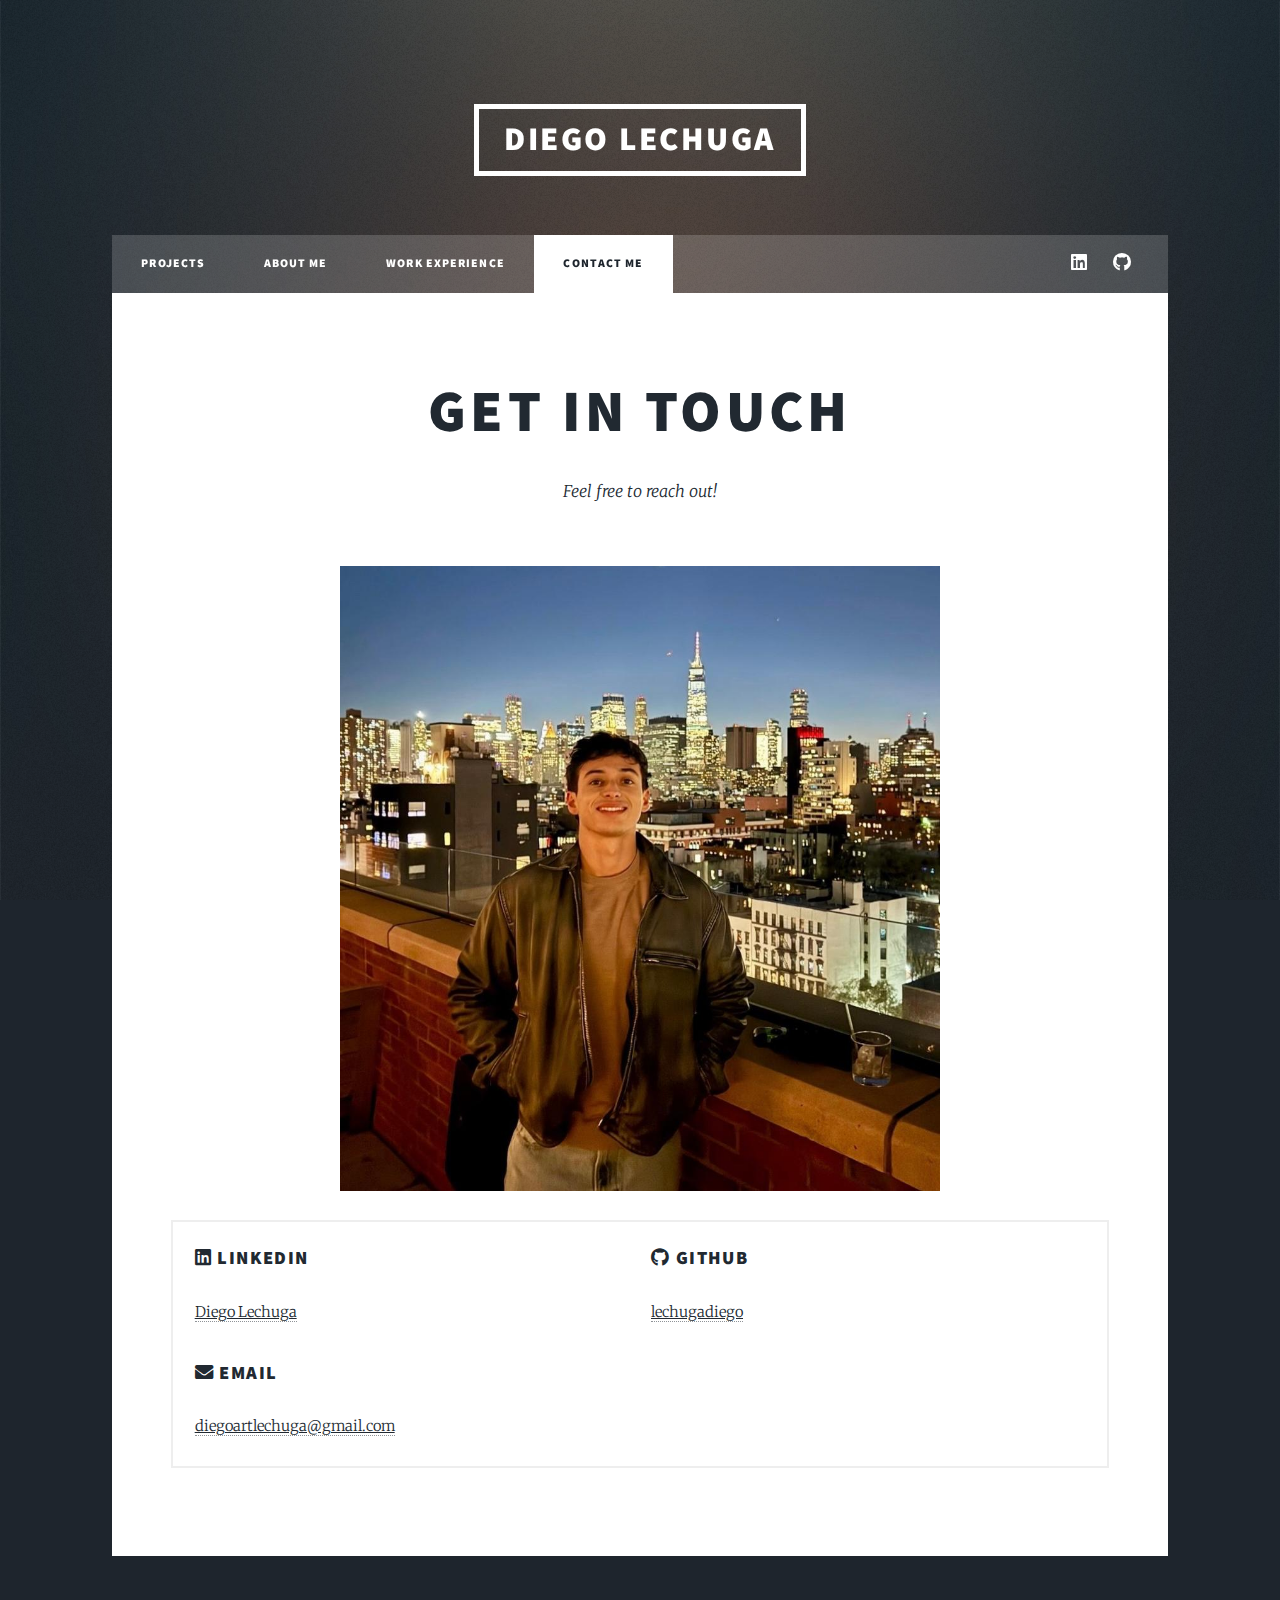
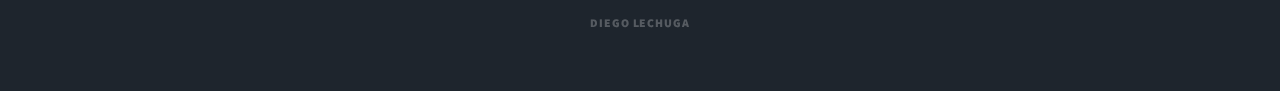
==== contact.html @ ff48265c "added pic to contact me" ====
<!DOCTYPE HTML>
<html>
	<head>
		<title>Contact - Diego Lechuga</title>
		<meta charset="utf-8" />
		<meta name="viewport" content="width=device-width, initial-scale=1, user-scalable=no" />
		<link rel="stylesheet" href="assets/css/main.css" />
		<noscript><link rel="stylesheet" href="assets/css/noscript.css" /></noscript>
	</head>
	<body class="is-preload">

		<!-- Wrapper -->
			<div id="wrapper">

				<!-- Header -->
					<header id="header">
						<a href="index.html" class="logo">Diego Lechuga</a>
					</header>

				<!-- Nav -->
					<nav id="nav">
						<ul class="links">
							<li><a href="index.html">Projects</a></li>
							<li><a href="generic.html">About Me</a></li>
							<li><a href="elements.html">Work Experience</a></li>
							<li class="active"><a href="contact.html">Contact Me</a></li>
						</ul>
						<ul class="icons">
							<li><a href="https://www.linkedin.com/in/diego-lechuga-519408287/" target="_blank" class="icon brands fa-linkedin"><span class="label">LinkedIn</span></a></li>
							<li><a href="https://github.com/lechugadiego" target="_blank" class="icon brands fa-github"><span class="label">GitHub</span></a></li>
						</ul>
					</nav>

				<!-- Main -->
					<div id="main">
						<section class="post">
							<header class="major">
								<h1>Get In Touch</h1>
								<p>Feel free to reach out!</p>
							</header>

							<span class="image main" style="max-width: 600px; margin: 0 auto 2rem auto; display: block;"><img src="images/me-skyline.jpg" alt="Diego Lechuga" /></span>

							<div class="box">
								<div class="row">
									<div class="col-6 col-12-small">
										<h3><i class="icon brands fa-linkedin"></i> LinkedIn</h3>
										<p><a href="https://www.linkedin.com/in/diego-lechuga-519408287/" target="_blank" style="text-decoration: underline;">Diego Lechuga</a></p>
									</div>
									<div class="col-6 col-12-small">
										<h3><i class="icon brands fa-github"></i> GitHub</h3>
										<p><a href="https://github.com/lechugadiego" target="_blank" style="text-decoration: underline;">lechugadiego</a></p>
									</div>
									<div class="col-12">
										<h3><i class="icon solid fa-envelope"></i> Email</h3>
										<p><a href="mailto:diegoartlechuga@gmail.com" style="text-decoration: underline;">diegoartlechuga@gmail.com</a></p>
									</div>
								</div>
							</div>
						</section>
					</div>

				<!-- Copyright -->
					<div id="copyright">
						<ul>Diego Lechuga</ul>
					</div>

			</div>

		<!-- Scripts -->
			<script src="assets/js/jquery.min.js"></script>
			<script src="assets/js/jquery.scrollex.min.js"></script>
			<script src="assets/js/jquery.scrolly.min.js"></script>
			<script src="assets/js/browser.min.js"></script>
			<script src="assets/js/breakpoints.min.js"></script>
			<script src="assets/js/util.js"></script>
			<script src="assets/js/main.js"></script>

	</body>
</html>
---- assets/css/main.css ----
@import url(fontawesome-all.min.css);
@import url("https://fonts.googleapis.com/css?family=Merriweather:300,700,300italic,700italic|Source+Sans+Pro:900");

/*
	Massively by HTML5 UP
	html5up.net | @ajlkn
	Free for personal and commercial use under the CCA 3.0 license (html5up.net/license)
*/

html, body, div, span, applet, object,
iframe, h1, h2, h3, h4, h5, h6, p, blockquote,
pre, a, abbr, acronym, address, big, cite,
code, del, dfn, em, img, ins, kbd, q, s, samp,
small, strike, strong, sub, sup, tt, var, b,
u, i, center, dl, dt, dd, ol, ul, li, fieldset,
form, label, legend, table, caption, tbody,
tfoot, thead, tr, th, td, article, aside,
canvas, details, embed, figure, figcaption,
footer, header, hgroup, menu, nav, output, ruby,
section, summary, time, mark, audio, video {
	margin: 0;
	padding: 0;
	border: 0;
	font-size: 100%;
	font: inherit;
	vertical-align: baseline;}

article, aside, details, figcaption, figure,
footer, header, hgroup, menu, nav, section {
	display: block;}

body {
	line-height: 1;
}

ol, ul {
	list-style: none;
}

blockquote, q {
	quotes: none;
}

	blockquote:before, blockquote:after, q:before, q:after {
		content: '';
		content: none;
	}

table {
	border-collapse: collapse;
	border-spacing: 0;
}

body {
	-webkit-text-size-adjust: none;
}

mark {
	background-color: transparent;
	color: inherit;
}

input::-moz-focus-inner {
	border: 0;
	padding: 0;
}

input, select, textarea {
	-moz-appearance: none;
	-webkit-appearance: none;
	-ms-appearance: none;
	appearance: none;
}

/* Basic */

	@-ms-viewport {
		width: device-width;
	}

	body {
		-ms-overflow-style: scrollbar;
	}

	@media screen and (max-width: 480px) {

		html, body {
			min-width: 320px;
		}

	}

	html {
		box-sizing: border-box;
	}

	*, *:before, *:after {
		box-sizing: inherit;
	}

	body {
		background-color: #1e252d;
	}

		body.is-preload *, body.is-preload *:before, body.is-preload *:after {
			-moz-animation: none !important;
			-webkit-animation: none !important;
			-ms-animation: none !important;
			animation: none !important;
			-moz-transition: none !important;
			-webkit-transition: none !important;
			-ms-transition: none !important;
			transition: none !important;
		}

/* Type */

	html {
		font-size: 16pt;
	}

		@media screen and (max-width: 1680px) {

			html {
				font-size: 12pt;
			}

		}

		@media screen and (max-width: 1280px) {

			html {
				font-size: 11pt;
			}

		}

		@media screen and (max-width: 360px) {

			html {
				font-size: 10pt;
			}

		}

	body {
		color: #212931;
	}

	body, input, select, textarea {
		font-family: "Merriweather", Georgia, serif;
		font-weight: 300;
		font-size: 1rem;
		line-height: 2.375;
	}

	a {
		-moz-transition: color 0.2s ease-in-out, background-color 0.2s ease-in-out, border-color 0.2s ease-in-out, box-shadow 0.2s ease-in-out;
		-webkit-transition: color 0.2s ease-in-out, background-color 0.2s ease-in-out, border-color 0.2s ease-in-out, box-shadow 0.2s ease-in-out;
		-ms-transition: color 0.2s ease-in-out, background-color 0.2s ease-in-out, border-color 0.2s ease-in-out, box-shadow 0.2s ease-in-out;
		transition: color 0.2s ease-in-out, background-color 0.2s ease-in-out, border-color 0.2s ease-in-out, box-shadow 0.2s ease-in-out;
		border-bottom: dotted 1px;
		text-decoration: none;
	}

		a:hover {
			border-bottom-color: transparent;
		}

	strong, b {
		font-weight: 600;
	}

	em, i {
		font-style: italic;
	}

	p {
		text-align: justify;
		margin: 0 0 2rem 0;
	}

	h1, h2, h3, h4, h5, h6 {
		font-family: "Source Sans Pro", Helvetica, sans-serif;
		font-weight: 900;
		line-height: 1.5;
		letter-spacing: 0.075em;
		text-transform: uppercase;
		margin: 0 0 1rem 0;
	}

		h1 a, h2 a, h3 a, h4 a, h5 a, h6 a {
			border-bottom: 0;
			color: inherit;
			text-decoration: none;
		}

	h1 {
		font-size: 4rem;
		line-height: 1.1;
		margin: 0 0 2rem 0;
	}

	h2 {
		font-size: 1.75rem;
		line-height: 1.3;
		margin: 0 0 1.5rem 0;
	}

	h3 {
		font-size: 1.25rem;
		margin: 0 0 1.5rem 0;
	}

	h4 {
		font-size: 1rem;
	}

	h5 {
		font-size: 0.9rem;
	}

	h6 {
		font-size: 0.8rem;
	}

	sub {
		font-size: 0.8rem;
		position: relative;
		top: 0.5rem;
	}

	sup {
		font-size: 0.8rem;
		position: relative;
		top: -0.5rem;
	}

	blockquote {
		border-left: solid 4px;
		font-style: italic;
		margin: 0 0 2rem 0;
		padding: 0.5rem 0 0.5rem 2rem;
	}

	code {
		border: solid 2px;
		font-family: "Courier New", monospace;
		font-size: 0.9rem;
		margin: 0 0.25rem;
		padding: 0.25rem 0.65rem;
	}

	pre {
		-webkit-overflow-scrolling: touch;
		font-family: "Courier New", monospace;
		font-size: 0.9rem;
		margin: 0 0 2rem 0;
	}

		pre code {
			display: block;
			line-height: 1.75;
			padding: 1rem 1.5rem;
			overflow-x: auto;
		}

	hr {
		border: 0;
		border-bottom: solid 2px;
		margin: 3rem 0;
	}

		hr.major {
			margin: 5rem 0;
		}

	.align-left {
		text-align: left;
	}

	.align-center {
		text-align: center;
	}

	.align-right {
		text-align: right;
	}

	input, select, textarea {
		color: #212931;
	}

	a {
		color: #212931;
		border-bottom-color: rgba(33, 41, 49, 0.5);
	}

		a:hover {
			border-bottom-color: transparent;
			color: #18bfef !important;
		}

	strong, b {
		color: #212931;
	}

	h1, h2, h3, h4, h5, h6 {
		color: #212931;
	}

	blockquote {
		border-left-color: #eeeeee;
	}

	code {
		background: rgba(220, 220, 220, 0.25);
		border-color: #eeeeee;
	}

	hr {
		border-bottom-color: #eeeeee;
	}

/* Row */

	.row {
		display: flex;
		flex-wrap: wrap;
		box-sizing: border-box;
		align-items: stretch;
	}

		.row > * {
			box-sizing: border-box;
		}

		.row.gtr-uniform > * > :last-child {
			margin-bottom: 0;
		}

		.row.aln-left {
			justify-content: flex-start;
		}

		.row.aln-center {
			justify-content: center;
		}

		.row.aln-right {
			justify-content: flex-end;
		}

		.row.aln-top {
			align-items: flex-start;
		}

		.row.aln-middle {
			align-items: center;
		}

		.row.aln-bottom {
			align-items: flex-end;
		}

		.row > .imp {
			order: -1;
		}

		.row > .col-1 {
			width: 8.33333%;
		}

		.row > .off-1 {
			margin-left: 8.33333%;
		}

		.row > .col-2 {
			width: 16.66667%;
		}

		.row > .off-2 {
			margin-left: 16.66667%;
		}

		.row > .col-3 {
			width: 25%;
		}

		.row > .off-3 {
			margin-left: 25%;
		}

		.row > .col-4 {
			width: 33.33333%;
		}

		.row > .off-4 {
			margin-left: 33.33333%;
		}

		.row > .col-5 {
			width: 41.66667%;
		}

		.row > .off-5 {
			margin-left: 41.66667%;
		}

		.row > .col-6 {
			width: 50%;
		}

		.row > .off-6 {
			margin-left: 50%;
		}

		.row > .col-7 {
			width: 58.33333%;
		}

		.row > .off-7 {
			margin-left: 58.33333%;
		}

		.row > .col-8 {
			width: 66.66667%;
		}

		.row > .off-8 {
			margin-left: 66.66667%;
		}

		.row > .col-9 {
			width: 75%;
		}

		.row > .off-9 {
			margin-left: 75%;
		}

		.row > .col-10 {
			width: 83.33333%;
		}

		.row > .off-10 {
			margin-left: 83.33333%;
		}

		.row > .col-11 {
			width: 91.66667%;
		}

		.row > .off-11 {
			margin-left: 91.66667%;
		}

		.row > .col-12 {
			width: 100%;
		}

		.row > .off-12 {
			margin-left: 100%;
		}

		.row.gtr-0 {
			margin-top: 0;
			margin-left: 0rem;
		}

			.row.gtr-0 > * {
				padding: 0 0 0 0rem;
			}

			.row.gtr-0.gtr-uniform {
				margin-top: 0rem;
			}

				.row.gtr-0.gtr-uniform > * {
					padding-top: 0rem;
				}

		.row.gtr-25 {
			margin-top: 0;
			margin-left: -0.375rem;
		}

			.row.gtr-25 > * {
				padding: 0 0 0 0.375rem;
			}

			.row.gtr-25.gtr-uniform {
				margin-top: -0.375rem;
			}

				.row.gtr-25.gtr-uniform > * {
					padding-top: 0.375rem;
				}

		.row.gtr-50 {
			margin-top: 0;
			margin-left: -0.75rem;
		}

			.row.gtr-50 > * {
				padding: 0 0 0 0.75rem;
			}

			.row.gtr-50.gtr-uniform {
				margin-top: -0.75rem;
			}

				.row.gtr-50.gtr-uniform > * {
					padding-top: 0.75rem;
				}

		.row {
			margin-top: 0;
			margin-left: -1.5rem;
		}

			.row > * {
				padding: 0 0 0 1.5rem;
			}

			.row.gtr-uniform {
				margin-top: -1.5rem;
			}

				.row.gtr-uniform > * {
					padding-top: 1.5rem;
				}

		.row.gtr-150 {
			margin-top: 0;
			margin-left: -2.25rem;
		}

			.row.gtr-150 > * {
				padding: 0 0 0 2.25rem;
			}

			.row.gtr-150.gtr-uniform {
				margin-top: -2.25rem;
			}

				.row.gtr-150.gtr-uniform > * {
					padding-top: 2.25rem;
				}

		.row.gtr-200 {
			margin-top: 0;
			margin-left: -3rem;
		}

			.row.gtr-200 > * {
				padding: 0 0 0 3rem;
			}

			.row.gtr-200.gtr-uniform {
				margin-top: -3rem;
			}

				.row.gtr-200.gtr-uniform > * {
					padding-top: 3rem;
				}

		@media screen and (max-width: 1680px) {

			.row {
				display: flex;
				flex-wrap: wrap;
				box-sizing: border-box;
				align-items: stretch;
			}

				.row > * {
					box-sizing: border-box;
				}

				.row.gtr-uniform > * > :last-child {
					margin-bottom: 0;
				}

				.row.aln-left {
					justify-content: flex-start;
				}

				.row.aln-center {
					justify-content: center;
				}

				.row.aln-right {
					justify-content: flex-end;
				}

				.row.aln-top {
					align-items: flex-start;
				}

				.row.aln-middle {
					align-items: center;
				}

				.row.aln-bottom {
					align-items: flex-end;
				}

				.row > .imp-xlarge {
					order: -1;
				}

				.row > .col-1-xlarge {
					width: 8.33333%;
				}

				.row > .off-1-xlarge {
					margin-left: 8.33333%;
				}

				.row > .col-2-xlarge {
					width: 16.66667%;
				}

				.row > .off-2-xlarge {
					margin-left: 16.66667%;
				}

				.row > .col-3-xlarge {
					width: 25%;
				}

				.row > .off-3-xlarge {
					margin-left: 25%;
				}

				.row > .col-4-xlarge {
					width: 33.33333%;
				}

				.row > .off-4-xlarge {
					margin-left: 33.33333%;
				}

				.row > .col-5-xlarge {
					width: 41.66667%;
				}

				.row > .off-5-xlarge {
					margin-left: 41.66667%;
				}

				.row > .col-6-xlarge {
					width: 50%;
				}

				.row > .off-6-xlarge {
					margin-left: 50%;
				}

				.row > .col-7-xlarge {
					width: 58.33333%;
				}

				.row > .off-7-xlarge {
					margin-left: 58.33333%;
				}

				.row > .col-8-xlarge {
					width: 66.66667%;
				}

				.row > .off-8-xlarge {
					margin-left: 66.66667%;
				}

				.row > .col-9-xlarge {
					width: 75%;
				}

				.row > .off-9-xlarge {
					margin-left: 75%;
				}

				.row > .col-10-xlarge {
					width: 83.33333%;
				}

				.row > .off-10-xlarge {
					margin-left: 83.33333%;
				}

				.row > .col-11-xlarge {
					width: 91.66667%;
				}

				.row > .off-11-xlarge {
					margin-left: 91.66667%;
				}

				.row > .col-12-xlarge {
					width: 100%;
				}

				.row > .off-12-xlarge {
					margin-left: 100%;
				}

				.row.gtr-0 {
					margin-top: 0;
					margin-left: 0rem;
				}

					.row.gtr-0 > * {
						padding: 0 0 0 0rem;
					}

					.row.gtr-0.gtr-uniform {
						margin-top: 0rem;
					}

						.row.gtr-0.gtr-uniform > * {
							padding-top: 0rem;
						}

				.row.gtr-25 {
					margin-top: 0;
					margin-left: -0.375rem;
				}

					.row.gtr-25 > * {
						padding: 0 0 0 0.375rem;
					}

					.row.gtr-25.gtr-uniform {
						margin-top: -0.375rem;
					}

						.row.gtr-25.gtr-uniform > * {
							padding-top: 0.375rem;
						}

				.row.gtr-50 {
					margin-top: 0;
					margin-left: -0.75rem;
				}

					.row.gtr-50 > * {
						padding: 0 0 0 0.75rem;
					}

					.row.gtr-50.gtr-uniform {
						margin-top: -0.75rem;
					}

						.row.gtr-50.gtr-uniform > * {
							padding-top: 0.75rem;
						}

				.row {
					margin-top: 0;
					margin-left: -1.5rem;
				}

					.row > * {
						padding: 0 0 0 1.5rem;
					}

					.row.gtr-uniform {
						margin-top: -1.5rem;
					}

						.row.gtr-uniform > * {
							padding-top: 1.5rem;
						}

				.row.gtr-150 {
					margin-top: 0;
					margin-left: -2.25rem;
				}

					.row.gtr-150 > * {
						padding: 0 0 0 2.25rem;
					}

					.row.gtr-150.gtr-uniform {
						margin-top: -2.25rem;
					}

						.row.gtr-150.gtr-uniform > * {
							padding-top: 2.25rem;
						}

				.row.gtr-200 {
					margin-top: 0;
					margin-left: -3rem;
				}

					.row.gtr-200 > * {
						padding: 0 0 0 3rem;
					}

					.row.gtr-200.gtr-uniform {
						margin-top: -3rem;
					}

						.row.gtr-200.gtr-uniform > * {
							padding-top: 3rem;
						}

		}

		@media screen and (max-width: 1280px) {

			.row {
				display: flex;
				flex-wrap: wrap;
				box-sizing: border-box;
				align-items: stretch;
			}

				.row > * {
					box-sizing: border-box;
				}

				.row.gtr-uniform > * > :last-child {
					margin-bottom: 0;
				}

				.row.aln-left {
					justify-content: flex-start;
				}

				.row.aln-center {
					justify-content: center;
				}

				.row.aln-right {
					justify-content: flex-end;
				}

				.row.aln-top {
					align-items: flex-start;
				}

				.row.aln-middle {
					align-items: center;
				}

				.row.aln-bottom {
					align-items: flex-end;
				}

				.row > .imp-large {
					order: -1;
				}

				.row > .col-1-large {
					width: 8.33333%;
				}

				.row > .off-1-large {
					margin-left: 8.33333%;
				}

				.row > .col-2-large {
					width: 16.66667%;
				}

				.row > .off-2-large {
					margin-left: 16.66667%;
				}

				.row > .col-3-large {
					width: 25%;
				}

				.row > .off-3-large {
					margin-left: 25%;
				}

				.row > .col-4-large {
					width: 33.33333%;
				}

				.row > .off-4-large {
					margin-left: 33.33333%;
				}

				.row > .col-5-large {
					width: 41.66667%;
				}

				.row > .off-5-large {
					margin-left: 41.66667%;
				}

				.row > .col-6-large {
					width: 50%;
				}

				.row > .off-6-large {
					margin-left: 50%;
				}

				.row > .col-7-large {
					width: 58.33333%;
				}

				.row > .off-7-large {
					margin-left: 58.33333%;
				}

				.row > .col-8-large {
					width: 66.66667%;
				}

				.row > .off-8-large {
					margin-left: 66.66667%;
				}

				.row > .col-9-large {
					width: 75%;
				}

				.row > .off-9-large {
					margin-left: 75%;
				}

				.row > .col-10-large {
					width: 83.33333%;
				}

				.row > .off-10-large {
					margin-left: 83.33333%;
				}

				.row > .col-11-large {
					width: 91.66667%;
				}

				.row > .off-11-large {
					margin-left: 91.66667%;
				}

				.row > .col-12-large {
					width: 100%;
				}

				.row > .off-12-large {
					margin-left: 100%;
				}

				.row.gtr-0 {
					margin-top: 0;
					margin-left: 0rem;
				}

					.row.gtr-0 > * {
						padding: 0 0 0 0rem;
					}

					.row.gtr-0.gtr-uniform {
						margin-top: 0rem;
					}

						.row.gtr-0.gtr-uniform > * {
							padding-top: 0rem;
						}

				.row.gtr-25 {
					margin-top: 0;
					margin-left: -0.375rem;
				}

					.row.gtr-25 > * {
						padding: 0 0 0 0.375rem;
					}

					.row.gtr-25.gtr-uniform {
						margin-top: -0.375rem;
					}

						.row.gtr-25.gtr-uniform > * {
							padding-top: 0.375rem;
						}

				.row.gtr-50 {
					margin-top: 0;
					margin-left: -0.75rem;
				}

					.row.gtr-50 > * {
						padding: 0 0 0 0.75rem;
					}

					.row.gtr-50.gtr-uniform {
						margin-top: -0.75rem;
					}

						.row.gtr-50.gtr-uniform > * {
							padding-top: 0.75rem;
						}

				.row {
					margin-top: 0;
					margin-left: -1.5rem;
				}

					.row > * {
						padding: 0 0 0 1.5rem;
					}

					.row.gtr-uniform {
						margin-top: -1.5rem;
					}

						.row.gtr-uniform > * {
							padding-top: 1.5rem;
						}

				.row.gtr-150 {
					margin-top: 0;
					margin-left: -2.25rem;
				}

					.row.gtr-150 > * {
						padding: 0 0 0 2.25rem;
					}

					.row.gtr-150.gtr-uniform {
						margin-top: -2.25rem;
					}

						.row.gtr-150.gtr-uniform > * {
							padding-top: 2.25rem;
						}

				.row.gtr-200 {
					margin-top: 0;
					margin-left: -3rem;
				}

					.row.gtr-200 > * {
						padding: 0 0 0 3rem;
					}

					.row.gtr-200.gtr-uniform {
						margin-top: -3rem;
					}

						.row.gtr-200.gtr-uniform > * {
							padding-top: 3rem;
						}

		}

		@media screen and (max-width: 980px) {

			.row {
				display: flex;
				flex-wrap: wrap;
				box-sizing: border-box;
				align-items: stretch;
			}

				.row > * {
					box-sizing: border-box;
				}

				.row.gtr-uniform > * > :last-child {
					margin-bottom: 0;
				}

				.row.aln-left {
					justify-content: flex-start;
				}

				.row.aln-center {
					justify-content: center;
				}

				.row.aln-right {
					justify-content: flex-end;
				}

				.row.aln-top {
					align-items: flex-start;
				}

				.row.aln-middle {
					align-items: center;
				}

				.row.aln-bottom {
					align-items: flex-end;
				}

				.row > .imp-medium {
					order: -1;
				}

				.row > .col-1-medium {
					width: 8.33333%;
				}

				.row > .off-1-medium {
					margin-left: 8.33333%;
				}

				.row > .col-2-medium {
					width: 16.66667%;
				}

				.row > .off-2-medium {
					margin-left: 16.66667%;
				}

				.row > .col-3-medium {
					width: 25%;
				}

				.row > .off-3-medium {
					margin-left: 25%;
				}

				.row > .col-4-medium {
					width: 33.33333%;
				}

				.row > .off-4-medium {
					margin-left: 33.33333%;
				}

				.row > .col-5-medium {
					width: 41.66667%;
				}

				.row > .off-5-medium {
					margin-left: 41.66667%;
				}

				.row > .col-6-medium {
					width: 50%;
				}

				.row > .off-6-medium {
					margin-left: 50%;
				}

				.row > .col-7-medium {
					width: 58.33333%;
				}

				.row > .off-7-medium {
					margin-left: 58.33333%;
				}

				.row > .col-8-medium {
					width: 66.66667%;
				}

				.row > .off-8-medium {
					margin-left: 66.66667%;
				}

				.row > .col-9-medium {
					width: 75%;
				}

				.row > .off-9-medium {
					margin-left: 75%;
				}

				.row > .col-10-medium {
					width: 83.33333%;
				}

				.row > .off-10-medium {
					margin-left: 83.33333%;
				}

				.row > .col-11-medium {
					width: 91.66667%;
				}

				.row > .off-11-medium {
					margin-left: 91.66667%;
				}

				.row > .col-12-medium {
					width: 100%;
				}

				.row > .off-12-medium {
					margin-left: 100%;
				}

				.row.gtr-0 {
					margin-top: 0;
					margin-left: 0rem;
				}

					.row.gtr-0 > * {
						padding: 0 0 0 0rem;
					}

					.row.gtr-0.gtr-uniform {
						margin-top: 0rem;
					}

						.row.gtr-0.gtr-uniform > * {
							padding-top: 0rem;
						}

				.row.gtr-25 {
					margin-top: 0;
					margin-left: -0.375rem;
				}

					.row.gtr-25 > * {
						padding: 0 0 0 0.375rem;
					}

					.row.gtr-25.gtr-uniform {
						margin-top: -0.375rem;
					}

						.row.gtr-25.gtr-uniform > * {
							padding-top: 0.375rem;
						}

				.row.gtr-50 {
					margin-top: 0;
					margin-left: -0.75rem;
				}

					.row.gtr-50 > * {
						padding: 0 0 0 0.75rem;
					}

					.row.gtr-50.gtr-uniform {
						margin-top: -0.75rem;
					}

						.row.gtr-50.gtr-uniform > * {
							padding-top: 0.75rem;
						}

				.row {
					margin-top: 0;
					margin-left: -1.5rem;
				}

					.row > * {
						padding: 0 0 0 1.5rem;
					}

					.row.gtr-uniform {
						margin-top: -1.5rem;
					}

						.row.gtr-uniform > * {
							padding-top: 1.5rem;
						}

				.row.gtr-150 {
					margin-top: 0;
					margin-left: -2.25rem;
				}

					.row.gtr-150 > * {
						padding: 0 0 0 2.25rem;
					}

					.row.gtr-150.gtr-uniform {
						margin-top: -2.25rem;
					}

						.row.gtr-150.gtr-uniform > * {
							padding-top: 2.25rem;
						}

				.row.gtr-200 {
					margin-top: 0;
					margin-left: -3rem;
				}

					.row.gtr-200 > * {
						padding: 0 0 0 3rem;
					}

					.row.gtr-200.gtr-uniform {
						margin-top: -3rem;
					}

						.row.gtr-200.gtr-uniform > * {
							padding-top: 3rem;
						}

		}

		@media screen and (max-width: 736px) {

			.row {
				display: flex;
				flex-wrap: wrap;
				box-sizing: border-box;
				align-items: stretch;
			}

				.row > * {
					box-sizing: border-box;
				}

				.row.gtr-uniform > * > :last-child {
					margin-bottom: 0;
				}

				.row.aln-left {
					justify-content: flex-start;
				}

				.row.aln-center {
					justify-content: center;
				}

				.row.aln-right {
					justify-content: flex-end;
				}

				.row.aln-top {
					align-items: flex-start;
				}

				.row.aln-middle {
					align-items: center;
				}

				.row.aln-bottom {
					align-items: flex-end;
				}

				.row > .imp-small {
					order: -1;
				}

				.row > .col-1-small {
					width: 8.33333%;
				}

				.row > .off-1-small {
					margin-left: 8.33333%;
				}

				.row > .col-2-small {
					width: 16.66667%;
				}

				.row > .off-2-small {
					margin-left: 16.66667%;
				}

				.row > .col-3-small {
					width: 25%;
				}

				.row > .off-3-small {
					margin-left: 25%;
				}

				.row > .col-4-small {
					width: 33.33333%;
				}

				.row > .off-4-small {
					margin-left: 33.33333%;
				}

				.row > .col-5-small {
					width: 41.66667%;
				}

				.row > .off-5-small {
					margin-left: 41.66667%;
				}

				.row > .col-6-small {
					width: 50%;
				}

				.row > .off-6-small {
					margin-left: 50%;
				}

				.row > .col-7-small {
					width: 58.33333%;
				}

				.row > .off-7-small {
					margin-left: 58.33333%;
				}

				.row > .col-8-small {
					width: 66.66667%;
				}

				.row > .off-8-small {
					margin-left: 66.66667%;
				}

				.row > .col-9-small {
					width: 75%;
				}

				.row > .off-9-small {
					margin-left: 75%;
				}

				.row > .col-10-small {
					width: 83.33333%;
				}

				.row > .off-10-small {
					margin-left: 83.33333%;
				}

				.row > .col-11-small {
					width: 91.66667%;
				}

				.row > .off-11-small {
					margin-left: 91.66667%;
				}

				.row > .col-12-small {
					width: 100%;
				}

				.row > .off-12-small {
					margin-left: 100%;
				}

				.row.gtr-0 {
					margin-top: 0;
					margin-left: 0rem;
				}

					.row.gtr-0 > * {
						padding: 0 0 0 0rem;
					}

					.row.gtr-0.gtr-uniform {
						margin-top: 0rem;
					}

						.row.gtr-0.gtr-uniform > * {
							padding-top: 0rem;
						}

				.row.gtr-25 {
					margin-top: 0;
					margin-left: -0.375rem;
				}

					.row.gtr-25 > * {
						padding: 0 0 0 0.375rem;
					}

					.row.gtr-25.gtr-uniform {
						margin-top: -0.375rem;
					}

						.row.gtr-25.gtr-uniform > * {
							padding-top: 0.375rem;
						}

				.row.gtr-50 {
					margin-top: 0;
					margin-left: -0.75rem;
				}

					.row.gtr-50 > * {
						padding: 0 0 0 0.75rem;
					}

					.row.gtr-50.gtr-uniform {
						margin-top: -0.75rem;
					}

						.row.gtr-50.gtr-uniform > * {
							padding-top: 0.75rem;
						}

				.row {
					margin-top: 0;
					margin-left: -1.5rem;
				}

					.row > * {
						padding: 0 0 0 1.5rem;
					}

					.row.gtr-uniform {
						margin-top: -1.5rem;
					}

						.row.gtr-uniform > * {
							padding-top: 1.5rem;
						}

				.row.gtr-150 {
					margin-top: 0;
					margin-left: -2.25rem;
				}

					.row.gtr-150 > * {
						padding: 0 0 0 2.25rem;
					}

					.row.gtr-150.gtr-uniform {
						margin-top: -2.25rem;
					}

						.row.gtr-150.gtr-uniform > * {
							padding-top: 2.25rem;
						}

				.row.gtr-200 {
					margin-top: 0;
					margin-left: -3rem;
				}

					.row.gtr-200 > * {
						padding: 0 0 0 3rem;
					}

					.row.gtr-200.gtr-uniform {
						margin-top: -3rem;
					}

						.row.gtr-200.gtr-uniform > * {
							padding-top: 3rem;
						}

		}

		@media screen and (max-width: 480px) {

			.row {
				display: flex;
				flex-wrap: wrap;
				box-sizing: border-box;
				align-items: stretch;
			}

				.row > * {
					box-sizing: border-box;
				}

				.row.gtr-uniform > * > :last-child {
					margin-bottom: 0;
				}

				.row.aln-left {
					justify-content: flex-start;
				}

				.row.aln-center {
					justify-content: center;
				}

				.row.aln-right {
					justify-content: flex-end;
				}

				.row.aln-top {
					align-items: flex-start;
				}

				.row.aln-middle {
					align-items: center;
				}

				.row.aln-bottom {
					align-items: flex-end;
				}

				.row > .imp-xsmall {
					order: -1;
				}

				.row > .col-1-xsmall {
					width: 8.33333%;
				}

				.row > .off-1-xsmall {
					margin-left: 8.33333%;
				}

				.row > .col-2-xsmall {
					width: 16.66667%;
				}

				.row > .off-2-xsmall {
					margin-left: 16.66667%;
				}

				.row > .col-3-xsmall {
					width: 25%;
				}

				.row > .off-3-xsmall {
					margin-left: 25%;
				}

				.row > .col-4-xsmall {
					width: 33.33333%;
				}

				.row > .off-4-xsmall {
					margin-left: 33.33333%;
				}

				.row > .col-5-xsmall {
					width: 41.66667%;
				}

				.row > .off-5-xsmall {
					margin-left: 41.66667%;
				}

				.row > .col-6-xsmall {
					width: 50%;
				}

				.row > .off-6-xsmall {
					margin-left: 50%;
				}

				.row > .col-7-xsmall {
					width: 58.33333%;
				}

				.row > .off-7-xsmall {
					margin-left: 58.33333%;
				}

				.row > .col-8-xsmall {
					width: 66.66667%;
				}

				.row > .off-8-xsmall {
					margin-left: 66.66667%;
				}

				.row > .col-9-xsmall {
					width: 75%;
				}

				.row > .off-9-xsmall {
					margin-left: 75%;
				}

				.row > .col-10-xsmall {
					width: 83.33333%;
				}

				.row > .off-10-xsmall {
					margin-left: 83.33333%;
				}

				.row > .col-11-xsmall {
					width: 91.66667%;
				}

				.row > .off-11-xsmall {
					margin-left: 91.66667%;
				}

				.row > .col-12-xsmall {
					width: 100%;
				}

				.row > .off-12-xsmall {
					margin-left: 100%;
				}

				.row.gtr-0 {
					margin-top: 0;
					margin-left: 0rem;
				}

					.row.gtr-0 > * {
						padding: 0 0 0 0rem;
					}

					.row.gtr-0.gtr-uniform {
						margin-top: 0rem;
					}

						.row.gtr-0.gtr-uniform > * {
							padding-top: 0rem;
						}

				.row.gtr-25 {
					margin-top: 0;
					margin-left: -0.375rem;
				}

					.row.gtr-25 > * {
						padding: 0 0 0 0.375rem;
					}

					.row.gtr-25.gtr-uniform {
						margin-top: -0.375rem;
					}

						.row.gtr-25.gtr-uniform > * {
							padding-top: 0.375rem;
						}

				.row.gtr-50 {
					margin-top: 0;
					margin-left: -0.75rem;
				}

					.row.gtr-50 > * {
						padding: 0 0 0 0.75rem;
					}

					.row.gtr-50.gtr-uniform {
						margin-top: -0.75rem;
					}

						.row.gtr-50.gtr-uniform > * {
							padding-top: 0.75rem;
						}

				.row {
					margin-top: 0;
					margin-left: -1.5rem;
				}

					.row > * {
						padding: 0 0 0 1.5rem;
					}

					.row.gtr-uniform {
						margin-top: -1.5rem;
					}

						.row.gtr-uniform > * {
							padding-top: 1.5rem;
						}

				.row.gtr-150 {
					margin-top: 0;
					margin-left: -2.25rem;
				}

					.row.gtr-150 > * {
						padding: 0 0 0 2.25rem;
					}

					.row.gtr-150.gtr-uniform {
						margin-top: -2.25rem;
					}

						.row.gtr-150.gtr-uniform > * {
							padding-top: 2.25rem;
						}

				.row.gtr-200 {
					margin-top: 0;
					margin-left: -3rem;
				}

					.row.gtr-200 > * {
						padding: 0 0 0 3rem;
					}

					.row.gtr-200.gtr-uniform {
						margin-top: -3rem;
					}

						.row.gtr-200.gtr-uniform > * {
							padding-top: 3rem;
						}

		}

		@media screen and (max-width: 360px) {

			.row {
				display: flex;
				flex-wrap: wrap;
				box-sizing: border-box;
				align-items: stretch;
			}

				.row > * {
					box-sizing: border-box;
				}

				.row.gtr-uniform > * > :last-child {
					margin-bottom: 0;
				}

				.row.aln-left {
					justify-content: flex-start;
				}

				.row.aln-center {
					justify-content: center;
				}

				.row.aln-right {
					justify-content: flex-end;
				}

				.row.aln-top {
					align-items: flex-start;
				}

				.row.aln-middle {
					align-items: center;
				}

				.row.aln-bottom {
					align-items: flex-end;
				}

				.row > .imp-xxsmall {
					order: -1;
				}

				.row > .col-1-xxsmall {
					width: 8.33333%;
				}

				.row > .off-1-xxsmall {
					margin-left: 8.33333%;
				}

				.row > .col-2-xxsmall {
					width: 16.66667%;
				}

				.row > .off-2-xxsmall {
					margin-left: 16.66667%;
				}

				.row > .col-3-xxsmall {
					width: 25%;
				}

				.row > .off-3-xxsmall {
					margin-left: 25%;
				}

				.row > .col-4-xxsmall {
					width: 33.33333%;
				}

				.row > .off-4-xxsmall {
					margin-left: 33.33333%;
				}

				.row > .col-5-xxsmall {
					width: 41.66667%;
				}

				.row > .off-5-xxsmall {
					margin-left: 41.66667%;
				}

				.row > .col-6-xxsmall {
					width: 50%;
				}

				.row > .off-6-xxsmall {
					margin-left: 50%;
				}

				.row > .col-7-xxsmall {
					width: 58.33333%;
				}

				.row > .off-7-xxsmall {
					margin-left: 58.33333%;
				}

				.row > .col-8-xxsmall {
					width: 66.66667%;
				}

				.row > .off-8-xxsmall {
					margin-left: 66.66667%;
				}

				.row > .col-9-xxsmall {
					width: 75%;
				}

				.row > .off-9-xxsmall {
					margin-left: 75%;
				}

				.row > .col-10-xxsmall {
					width: 83.33333%;
				}

				.row > .off-10-xxsmall {
					margin-left: 83.33333%;
				}

				.row > .col-11-xxsmall {
					width: 91.66667%;
				}

				.row > .off-11-xxsmall {
					margin-left: 91.66667%;
				}

				.row > .col-12-xxsmall {
					width: 100%;
				}

				.row > .off-12-xxsmall {
					margin-left: 100%;
				}

				.row.gtr-0 {
					margin-top: 0;
					margin-left: 0rem;
				}

					.row.gtr-0 > * {
						padding: 0 0 0 0rem;
					}

					.row.gtr-0.gtr-uniform {
						margin-top: 0rem;
					}

						.row.gtr-0.gtr-uniform > * {
							padding-top: 0rem;
						}

				.row.gtr-25 {
					margin-top: 0;
					margin-left: -0.375rem;
				}

					.row.gtr-25 > * {
						padding: 0 0 0 0.375rem;
					}

					.row.gtr-25.gtr-uniform {
						margin-top: -0.375rem;
					}

						.row.gtr-25.gtr-uniform > * {
							padding-top: 0.375rem;
						}

				.row.gtr-50 {
					margin-top: 0;
					margin-left: -0.75rem;
				}

					.row.gtr-50 > * {
						padding: 0 0 0 0.75rem;
					}

					.row.gtr-50.gtr-uniform {
						margin-top: -0.75rem;
					}

						.row.gtr-50.gtr-uniform > * {
							padding-top: 0.75rem;
						}

				.row {
					margin-top: 0;
					margin-left: -1.5rem;
				}

					.row > * {
						padding: 0 0 0 1.5rem;
					}

					.row.gtr-uniform {
						margin-top: -1.5rem;
					}

						.row.gtr-uniform > * {
							padding-top: 1.5rem;
						}

				.row.gtr-150 {
					margin-top: 0;
					margin-left: -2.25rem;
				}

					.row.gtr-150 > * {
						padding: 0 0 0 2.25rem;
					}

					.row.gtr-150.gtr-uniform {
						margin-top: -2.25rem;
					}

						.row.gtr-150.gtr-uniform > * {
							padding-top: 2.25rem;
						}

				.row.gtr-200 {
					margin-top: 0;
					margin-left: -3rem;
				}

					.row.gtr-200 > * {
						padding: 0 0 0 3rem;
					}

					.row.gtr-200.gtr-uniform {
						margin-top: -3rem;
					}

						.row.gtr-200.gtr-uniform > * {
							padding-top: 3rem;
						}

		}

/* Box */

	.box {
		border: solid 2px;
		margin-bottom: 2rem;
		padding: 1.5rem;
	}

		.box > :last-child,
		.box > :last-child > :last-child,
		.box > :last-child > :last-child > :last-child {
			margin-bottom: 0;
		}

		.box.alt {
			border: 0;
			border-radius: 0;
			padding: 0;
		}

	.box {
		border-color: #eeeeee;
	}

/* Button */

	input[type="submit"],
	input[type="reset"],
	input[type="button"],
	button,
	.button {
		-moz-appearance: none;
		-webkit-appearance: none;
		-ms-appearance: none;
		appearance: none;
		-moz-transition: background-color 0.2s ease-in-out, box-shadow 0.2s ease-in-out, color 0.2s ease-in-out;
		-webkit-transition: background-color 0.2s ease-in-out, box-shadow 0.2s ease-in-out, color 0.2s ease-in-out;
		-ms-transition: background-color 0.2s ease-in-out, box-shadow 0.2s ease-in-out, color 0.2s ease-in-out;
		transition: background-color 0.2s ease-in-out, box-shadow 0.2s ease-in-out, color 0.2s ease-in-out;
		border: 0;
		border-radius: 0;
		cursor: pointer;
		display: inline-block;
		font-family: "Source Sans Pro", Helvetica, sans-serif;
		font-size: 0.8rem;
		font-weight: 900;
		letter-spacing: 0.075em;
		height: 3rem;
		line-height: 3rem;
		padding: 0 2rem;
		text-align: center;
		text-decoration: none;
		text-transform: uppercase;
		white-space: nowrap;
	}

		input[type="submit"].icon:before,
		input[type="reset"].icon:before,
		input[type="button"].icon:before,
		button.icon:before,
		.button.icon:before {
			margin-right: 0.5rem;
		}

		input[type="submit"].icon.solo,
		input[type="reset"].icon.solo,
		input[type="button"].icon.solo,
		button.icon.solo,
		.button.icon.solo {
			position: relative;
			width: 4rem;
			height: 4rem;
			line-height: 4rem;
			border-radius: 4rem;
			text-indent: 4rem;
			overflow: hidden;
			padding: 0;
			white-space: nowrap;
		}

			input[type="submit"].icon.solo:before,
			input[type="reset"].icon.solo:before,
			input[type="button"].icon.solo:before,
			button.icon.solo:before,
			.button.icon.solo:before {
				position: absolute;
				display: block;
				top: 0;
				left: 0;
				width: inherit;
				height: inherit;
				line-height: inherit;
				font-size: 1.25rem;
				margin-right: 0;
				text-align: center;
				text-indent: 0;
			}

		input[type="submit"].fit,
		input[type="reset"].fit,
		input[type="button"].fit,
		button.fit,
		.button.fit {
			width: 100%;
		}

		input[type="submit"].small,
		input[type="reset"].small,
		input[type="button"].small,
		button.small,
		.button.small {
			font-size: 0.7rem;
			height: 2.5rem;
			line-height: 2.5rem;
			padding: 0 1.5rem;
		}

		input[type="submit"].large,
		input[type="reset"].large,
		input[type="button"].large,
		button.large,
		.button.large {
			font-size: 0.9rem;
			height: 3.5rem;
			line-height: 3.5rem;
			padding: 0 2.75rem;
		}

		@media screen and (max-width: 980px) {

			input[type="submit"],
			input[type="reset"],
			input[type="button"],
			button,
			.button {
				font-size: 0.9rem;
				height: 3.25rem;
				line-height: 3.25rem;
			}

				input[type="submit"].large,
				input[type="reset"].large,
				input[type="button"].large,
				button.large,
				.button.large {
					font-size: 1rem;
					height: 3.75rem;
					line-height: 3.75rem;
				}

		}

		input[type="submit"].disabled, input[type="submit"]:disabled,
		input[type="reset"].disabled,
		input[type="reset"]:disabled,
		input[type="button"].disabled,
		input[type="button"]:disabled,
		button.disabled,
		button:disabled,
		.button.disabled,
		.button:disabled {
			pointer-events: none;
			opacity: 0.25;
		}

	input[type="submit"],
	input[type="reset"],
	input[type="button"],
	button,
	.button {
		background-color: transparent;
		box-shadow: inset 0 0 0 2px #212931;
		color: #212931 !important;
	}

		input[type="submit"]:hover,
		input[type="reset"]:hover,
		input[type="button"]:hover,
		button:hover,
		.button:hover {
			box-shadow: inset 0 0 0 2px #18bfef;
			color: #18bfef !important;
		}

		input[type="submit"].primary,
		input[type="reset"].primary,
		input[type="button"].primary,
		button.primary,
		.button.primary {
			background-color: #212931;
			box-shadow: none;
			color: #ffffff !important;
		}

			input[type="submit"].primary:hover,
			input[type="reset"].primary:hover,
			input[type="button"].primary:hover,
			button.primary:hover,
			.button.primary:hover {
				background-color: #18bfef;
			}

/* Form */

	form {
		margin: 0 0 2rem 0;
	}

		form > :last-child {
			margin-bottom: 0;
		}

		form > .fields {
			display: -moz-flex;
			display: -webkit-flex;
			display: -ms-flex;
			display: flex;
			-moz-flex-wrap: wrap;
			-webkit-flex-wrap: wrap;
			-ms-flex-wrap: wrap;
			flex-wrap: wrap;
			width: calc(100% + 3rem);
			margin: -1.5rem 0 2rem -1.5rem;
		}

			form > .fields > .field {
				-moz-flex-grow: 0;
				-webkit-flex-grow: 0;
				-ms-flex-grow: 0;
				flex-grow: 0;
				-moz-flex-shrink: 0;
				-webkit-flex-shrink: 0;
				-ms-flex-shrink: 0;
				flex-shrink: 0;
				padding: 1.5rem 0 0 1.5rem;
				width: calc(100% - 1.5rem);
			}

				form > .fields > .field.half {
					width: calc(50% - 0.75rem);
				}

				form > .fields > .field.third {
					width: calc(100%/3 - 0.5rem);
				}

				form > .fields > .field.quarter {
					width: calc(25% - 0.375rem);
				}

		@media screen and (max-width: 480px) {

			form > .fields {
				width: calc(100% + 3rem);
				margin: -1.5rem 0 2rem -1.5rem;
			}

				form > .fields > .field {
					padding: 1.5rem 0 0 1.5rem;
					width: calc(100% - 1.5rem);
				}

					form > .fields > .field.half {
						width: calc(100% - 1.5rem);
					}

					form > .fields > .field.third {
						width: calc(100% - 1.5rem);
					}

					form > .fields > .field.quarter {
						width: calc(100% - 1.5rem);
					}

		}

	label {
		display: block;
		font-family: "Source Sans Pro", Helvetica, sans-serif;
		font-weight: 900;
		line-height: 1.5;
		letter-spacing: 0.075em;
		font-size: 0.8rem;
		text-transform: uppercase;
		margin: 0 0 0.75rem 0;
	}

		@media screen and (max-width: 980px) {

			label {
				font-size: 0.9rem;
			}

		}

	input[type="text"],
	input[type="password"],
	input[type="email"],
	select,
	textarea {
		-moz-appearance: none;
		-webkit-appearance: none;
		-ms-appearance: none;
		appearance: none;
		background: transparent;
		border-radius: 0;
		border: solid 2px;
		color: inherit;
		display: block;
		outline: 0;
		padding: 0 1rem;
		text-decoration: none;
		width: 100%;
	}

		input[type="text"]:invalid,
		input[type="password"]:invalid,
		input[type="email"]:invalid,
		select:invalid,
		textarea:invalid {
			box-shadow: none;
		}

	select {
		background-size: 1.25rem;
		background-repeat: no-repeat;
		background-position: calc(100% - 1rem) center;
		height: 3rem;
		padding-right: 3rem;
		text-overflow: ellipsis;
	}

		select:focus::-ms-value {
			background-color: transparent;
		}

		select::-ms-expand {
			display: none;
		}

	input[type="text"],
	input[type="password"],
	input[type="email"],
	select {
		height: 3rem;
	}

	textarea {
		padding: 0.75rem 1rem;
	}

	input[type="checkbox"],
	input[type="radio"] {
		-moz-appearance: none;
		-webkit-appearance: none;
		-ms-appearance: none;
		appearance: none;
		display: block;
		float: left;
		margin-right: -2rem;
		opacity: 0;
		width: 1rem;
		z-index: -1;
	}

		input[type="checkbox"] + label,
		input[type="radio"] + label {
			text-decoration: none;
			cursor: pointer;
			display: inline-block;
			font-size: 1rem;
			letter-spacing: 0;
			font-family: "Merriweather", Georgia, serif;
			text-transform: none;
			font-weight: 300;
			padding-left: 2.8rem;
			padding-right: 1rem;
			position: relative;
		}

			input[type="checkbox"] + label:before,
			input[type="radio"] + label:before {
				-moz-osx-font-smoothing: grayscale;
				-webkit-font-smoothing: antialiased;
				display: inline-block;
				font-style: normal;
				font-variant: normal;
				text-rendering: auto;
				line-height: 1;
				text-transform: none !important;
				font-family: 'Font Awesome 5 Free';
				font-weight: 900;
			}

			input[type="checkbox"] + label:before,
			input[type="radio"] + label:before {
				border-radius: 0;
				border: solid 2px;
				content: '';
				display: inline-block;
				font-size: 0.8rem;
				height: 1.8rem;
				left: 0;
				line-height: 1.65rem;
				position: absolute;
				text-align: center;
				top: -0.125rem;
				width: 1.8rem;
			}

		input[type="checkbox"]:checked + label:before,
		input[type="radio"]:checked + label:before {
			content: '\f00c';
		}

	input[type="checkbox"] + label:before {
		border-radius: 0;
	}

	input[type="radio"] + label:before {
		border-radius: 100%;
	}

	::-webkit-input-placeholder {
		opacity: 1.0;
	}

	:-moz-placeholder {
		opacity: 1.0;
	}

	::-moz-placeholder {
		opacity: 1.0;
	}

	:-ms-input-placeholder {
		opacity: 1.0;
	}

	label {
		color: #212931;
	}

	input[type="text"],
	input[type="password"],
	input[type="email"],
	select,
	textarea {
		border-color: #eeeeee;
	}

		input[type="text"]:focus,
		input[type="password"]:focus,
		input[type="email"]:focus,
		select:focus,
		textarea:focus {
			border-color: #18bfef;
		}

	select {
		background-image: url("data:image/svg+xml;charset=utf8,%3Csvg xmlns='http://www.w3.org/2000/svg' width='40' height='40' preserveAspectRatio='none' viewBox='0 0 40 40'%3E%3Cpath d='M9.4,12.3l10.4,10.4l10.4-10.4c0.2-0.2,0.5-0.4,0.9-0.4c0.3,0,0.6,0.1,0.9,0.4l3.3,3.3c0.2,0.2,0.4,0.5,0.4,0.9 c0,0.4-0.1,0.6-0.4,0.9L20.7,31.9c-0.2,0.2-0.5,0.4-0.9,0.4c-0.3,0-0.6-0.1-0.9-0.4L4.3,17.3c-0.2-0.2-0.4-0.5-0.4-0.9 c0-0.4,0.1-0.6,0.4-0.9l3.3-3.3c0.2-0.2,0.5-0.4,0.9-0.4S9.1,12.1,9.4,12.3z' fill='%23eeeeee' /%3E%3C/svg%3E");
	}

		select option {
			background-color: #ffffff;
			color: #212931;
		}

	.select-wrapper:before {
		color: #eeeeee;
	}

	input[type="checkbox"] + label,
	input[type="radio"] + label {
		color: #212931;
	}

		input[type="checkbox"] + label:before,
		input[type="radio"] + label:before {
			border-color: #eeeeee;
		}

	input[type="checkbox"]:checked + label:before,
	input[type="radio"]:checked + label:before {
		background-color: #212931;
		border-color: #212931;
		color: #ffffff;
	}

	input[type="checkbox"]:focus + label:before,
	input[type="radio"]:focus + label:before {
		border-color: #18bfef;
	}

	::-webkit-input-placeholder {
		color: #909498 !important;
	}

	:-moz-placeholder {
		color: #909498 !important;
	}

	::-moz-placeholder {
		color: #909498 !important;
	}

	:-ms-input-placeholder {
		color: #909498 !important;
	}

	.formerize-placeholder {
		color: #909498 !important;
	}

/* Icon */

	.icon {
		text-decoration: none;
		border-bottom: none;
		position: relative;
	}

		.icon:before {
			-moz-osx-font-smoothing: grayscale;
			-webkit-font-smoothing: antialiased;
			display: inline-block;
			font-style: normal;
			font-variant: normal;
			text-rendering: auto;
			line-height: 1;
			text-transform: none !important;
			font-family: 'Font Awesome 5 Free';
			font-weight: 400;
		}

		.icon > .label {
			display: none;
		}

		.icon:before {
			line-height: inherit;
		}

		.icon.solid:before {
			font-weight: 900;
		}

		.icon.brands:before {
			font-family: 'Font Awesome 5 Brands';
		}

/* Image */

	.image {
		border: 0;
		display: inline-block;
		position: relative;
	}

		.image img {
			display: block;
		}

		.image.left, .image.right {
			max-width: 40%;
		}

			.image.left img, .image.right img {
				width: 100%;
			}

		.image.left {
			float: left;
			margin: 0 2rem 2rem 0;
			top: 0.75rem;
		}

		.image.right {
			float: right;
			margin: 0 0 2rem 2rem;
			top: 0.75rem;
		}

		.image.fit {
			display: block;
			margin: 2.5rem 0;
			width: 100%;
		}

			.image.fit:first-child {
				margin-top: 0;
			}

			.image.fit img {
				width: 100%;
			}

		.image.main {
			display: block;
			margin: 4rem 0;
			width: 100%;
		}

			.image.main:first-child {
				margin-top: 0;
			}

			.image.main img {
				width: 100%;
			}

		@media screen and (max-width: 736px) {

			.image.fit {
				margin: 2rem 0;
			}

			.image.main {
				margin: 2rem 0;
			}

		}

	a.image {
		overflow: hidden;
	}

		a.image img {
			-moz-transition: -moz-transform 0.2s ease-out;
			-webkit-transition: -webkit-transform 0.2s ease-out;
			-ms-transition: -ms-transform 0.2s ease-out;
			transition: transform 0.2s ease-out;
		}

		a.image:hover img {
			-moz-transform: scale(1.05);
			-webkit-transform: scale(1.05);
			-ms-transform: scale(1.05);
			transform: scale(1.05);
		}

/* Actions */

	ul.actions {
		display: -moz-flex;
		display: -webkit-flex;
		display: -ms-flex;
		display: flex;
		cursor: default;
		list-style: none;
		margin-left: -1rem;
		padding-left: 0;
	}

		ul.actions li {
			padding: 0 0 0 1rem;
			vertical-align: middle;
		}

		ul.actions.special {
			-moz-justify-content: center;
			-webkit-justify-content: center;
			-ms-justify-content: center;
			justify-content: center;
			width: 100%;
			margin-left: 0;
		}

			ul.actions.special li:first-child {
				padding-left: 0;
			}

		ul.actions.stacked {
			-moz-flex-direction: column;
			-webkit-flex-direction: column;
			-ms-flex-direction: column;
			flex-direction: column;
			margin-left: 0;
		}

			ul.actions.stacked li {
				padding: 1.3rem 0 0 0;
			}

				ul.actions.stacked li:first-child {
					padding-top: 0;
				}

		ul.actions.fit {
			width: calc(100% + 1rem);
		}

			ul.actions.fit li {
				-moz-flex-grow: 1;
				-webkit-flex-grow: 1;
				-ms-flex-grow: 1;
				flex-grow: 1;
				-moz-flex-shrink: 1;
				-webkit-flex-shrink: 1;
				-ms-flex-shrink: 1;
				flex-shrink: 1;
				width: 100%;
			}

				ul.actions.fit li > * {
					width: 100%;
				}

			ul.actions.fit.stacked {
				width: 100%;
			}

		@media screen and (max-width: 480px) {

			ul.actions:not(.fixed) {
				-moz-flex-direction: column;
				-webkit-flex-direction: column;
				-ms-flex-direction: column;
				flex-direction: column;
				margin-left: 0;
				width: 100% !important;
			}

				ul.actions:not(.fixed) li {
					-moz-flex-grow: 1;
					-webkit-flex-grow: 1;
					-ms-flex-grow: 1;
					flex-grow: 1;
					-moz-flex-shrink: 1;
					-webkit-flex-shrink: 1;
					-ms-flex-shrink: 1;
					flex-shrink: 1;
					padding: 1rem 0 0 0;
					text-align: center;
					width: 100%;
				}

					ul.actions:not(.fixed) li > * {
						width: 100%;
					}

					ul.actions:not(.fixed) li:first-child {
						padding-top: 0;
					}

					ul.actions:not(.fixed) li input[type="submit"],
					ul.actions:not(.fixed) li input[type="reset"],
					ul.actions:not(.fixed) li input[type="button"],
					ul.actions:not(.fixed) li button,
					ul.actions:not(.fixed) li .button {
						width: 100%;
					}

						ul.actions:not(.fixed) li input[type="submit"].icon:before,
						ul.actions:not(.fixed) li input[type="reset"].icon:before,
						ul.actions:not(.fixed) li input[type="button"].icon:before,
						ul.actions:not(.fixed) li button.icon:before,
						ul.actions:not(.fixed) li .button.icon:before {
							margin-left: -0.5rem;
						}

		}

/* Icons */

	ul.icons {
		cursor: default;
		list-style: none;
		padding-left: 0;
	}

		ul.icons li {
			display: inline-block;
			padding: 0 0.5rem 0 0;
			vertical-align: middle;
		}

			ul.icons li:last-child {
				padding-right: 0;
			}

			ul.icons li .icon:before {
				width: 2.25rem;
				height: 2.25rem;
				line-height: 2.25rem;
				display: inline-block;
				text-align: center;
				border-radius: 100%;
				font-size: 1.25rem;
			}

		ul.icons.alt li .icon:before {
			-moz-transition: color 0.2s ease-in-out, background-color 0.2s ease-in-out, border-color 0.2s ease-in-out, box-shadow 0.2s ease-in-out;
			-webkit-transition: color 0.2s ease-in-out, background-color 0.2s ease-in-out, border-color 0.2s ease-in-out, box-shadow 0.2s ease-in-out;
			-ms-transition: color 0.2s ease-in-out, background-color 0.2s ease-in-out, border-color 0.2s ease-in-out, box-shadow 0.2s ease-in-out;
			transition: color 0.2s ease-in-out, background-color 0.2s ease-in-out, border-color 0.2s ease-in-out, box-shadow 0.2s ease-in-out;
			font-size: 1rem;
		}

/* List */

	ol {
		list-style: decimal;
		margin: 0 0 2rem 0;
		padding-left: 1.25rem;
	}

		ol li {
			padding-left: 0.25rem;
		}

	ul {
		list-style: disc;
		margin: 0 0 2rem 0;
		padding-left: 1rem;
	}

		ul li {
			padding-left: 0.5rem;
		}

		ul.divided {
			list-style: none;
			padding-left: 0;
		}

			ul.divided li {
				border-top: solid 1px;
				padding: 0.5rem 0;
			}

				ul.divided li:first-child {
					border-top: 0;
					padding-top: 0;
				}

	dl {
		margin: 0 0 2rem 0;
	}

		dl dt {
			display: block;
			font-weight: 600;
			margin: 0 0 1rem 0;
		}

		dl dd {
			margin-left: 2rem;
		}

	ul.divided li {
		border-top-color: #eeeeee;
	}

	ul.icons li a.icon:hover:before {
		color: #18bfef;
	}

	ul.icons.alt li .icon:before {
		box-shadow: inset 0 0 0 2px #eeeeee;
	}

	ul.icons.alt li a.icon:hover:before {
		box-shadow: inset 0 0 0 2px #18bfef;
	}

/* Section/Article */

	section.special, article.special {
		text-align: center;
	}

	header {
		cursor: default;
	}

		header > .date {
			display: block;
			font-size: 0.8rem;
			height: 1;
			margin: 0 0 1rem 0;
			position: relative;
		}

		header > p {
			font-style: italic;
		}

		header > h1 + p {
			font-size: 1.1rem;
			margin-top: -0.5rem;
			line-height: 2;
		}

		header > h2 + p {
			font-size: 1rem;
			margin-top: -0.75rem;
		}

		header > h3 + p {
			font-size: 0.9rem;
			margin-top: -0.75rem;
		}

		header > h4 + p {
			font-size: 0.8rem;
			margin-top: -0.75rem;
		}

		header.major {
			margin: 0 0 4rem 0;
			text-align: center;
		}

			header.major > :last-child {
				margin-bottom: 0;
			}

			header.major > p {
				margin-top: 0;
				text-align: center;
			}

			header.major > .date {
				font-size: 1rem;
				margin: 0 0 4rem 0;
			}

				header.major > .date:before, header.major > .date:after {
					content: '';
					display: block;
					position: absolute;
					top: 50%;
					width: calc(50% - 6rem);
					border-top: solid 2px;
				}

				header.major > .date:before {
					left: 0;
				}

				header.major > .date:after {
					right: 0;
				}

		@media screen and (max-width: 980px) {

			header br {
				display: none;
			}

		}

		@media screen and (max-width: 736px) {

			header.major {
				margin: 0 0 2rem 0;
			}

		}

	header.major .date:before, header.major .date:after {
		border-top-color: #eeeeee;
	}

/* Table */

	.table-wrapper {
		-webkit-overflow-scrolling: touch;
		overflow-x: auto;
	}

	table {
		margin: 0 0 2rem 0;
		width: 100%;
	}

		table tbody tr {
			border: solid 1px;
			border-left: 0;
			border-right: 0;
		}

		table td {
			padding: 0.75rem 0.75rem;
		}

		table th {
			font-family: "Source Sans Pro", Helvetica, sans-serif;
			font-size: 0.8rem;
			font-weight: 900;
			letter-spacing: 0.075em;
			line-height: 1.5;
			padding: 0 0.75rem 0.75rem 0.75rem;
			text-align: left;
			text-transform: uppercase;
		}

			@media screen and (max-width: 980px) {

				table th {
					font-size: 0.9rem;
				}

			}

		table thead {
			border-bottom: solid 2px;
		}

		table tfoot {
			border-top: solid 2px;
		}

		table.alt {
			border-collapse: separate;
		}

			table.alt tbody tr td {
				border: solid 1px;
				border-left-width: 0;
				border-top-width: 0;
			}

				table.alt tbody tr td:first-child {
					border-left-width: 1px;
				}

			table.alt tbody tr:first-child td {
				border-top-width: 1px;
			}

			table.alt thead {
				border-bottom: 0;
			}

			table.alt tfoot {
				border-top: 0;
			}

	table tbody tr {
		border-color: #eeeeee;
	}

		table tbody tr:nth-child(2n + 1) {
			background-color: rgba(220, 220, 220, 0.25);
		}

	table th {
		color: #212931;
	}

	table thead {
		border-bottom-color: #eeeeee;
	}

	table tfoot {
		border-top-color: #eeeeee;
	}

	table.alt tbody tr td {
		border-color: #eeeeee;
	}

/* Pagination */

	.pagination {
		display: -moz-inline-flex;
		display: -webkit-inline-flex;
		display: -ms-inline-flex;
		display: inline-flex;
		-moz-user-select: none;
		-webkit-user-select: none;
		-ms-user-select: none;
		user-select: none;
		cursor: default;
		list-style: none;
		margin: 0 0 2rem 2px;
		padding: 0;
	}

		.pagination a, .pagination span {
			-moz-transition: background-color 0.2s ease-in-out, border-color 0.2s ease-in-out, box-shadow 0.2s ease-in-out, color 0.2s ease-in-out;
			-webkit-transition: background-color 0.2s ease-in-out, border-color 0.2s ease-in-out, box-shadow 0.2s ease-in-out, color 0.2s ease-in-out;
			-ms-transition: background-color 0.2s ease-in-out, border-color 0.2s ease-in-out, box-shadow 0.2s ease-in-out, color 0.2s ease-in-out;
			transition: background-color 0.2s ease-in-out, border-color 0.2s ease-in-out, box-shadow 0.2s ease-in-out, color 0.2s ease-in-out;
			border: solid 2px;
			display: inline-block;
			font-family: "Source Sans Pro", Helvetica, sans-serif;
			font-size: 0.8rem;
			font-weight: 900;
			height: 3rem;
			letter-spacing: 0.075em;
			line-height: calc(3rem - 4px);
			margin-left: -2px;
			min-width: 3rem;
			position: relative;
			text-align: center;
			text-decoration: none;
			text-transform: uppercase;
		}

		.pagination .next, .pagination .previous {
			text-decoration: none;
			padding: 0 1.75rem;
		}

			.pagination .next:before, .pagination .previous:before {
				-moz-osx-font-smoothing: grayscale;
				-webkit-font-smoothing: antialiased;
				display: inline-block;
				font-style: normal;
				font-variant: normal;
				text-rendering: auto;
				line-height: 1;
				text-transform: none !important;
				font-family: 'Font Awesome 5 Free';
				font-weight: 900;
			}

			.pagination .next:before, .pagination .previous:before {
				display: inline-block;
				color: inherit !important;
				line-height: inherit;
			}

		.pagination .previous:before {
			content: '\f104';
			margin-right: 0.9375em;
		}

		.pagination .next:before {
			content: '\f105';
			float: right;
			margin-left: 0.9375em;
		}

		@media screen and (max-width: 980px) {

			.pagination a, .pagination span {
				font-size: 0.9rem;
			}

		}

		@media screen and (max-width: 480px) {

			.pagination .page, .pagination .extra {
				display: none;
			}

		}

	.pagination a, .pagination span {
		border-color: #eeeeee;
	}

	.pagination a {
		color: #212931 !important;
	}

		.pagination a:hover {
			color: #18bfef !important;
			border-color: #18bfef;
			z-index: 1;
		}

			.pagination a:hover + a,
			.pagination a:hover + span {
				border-left-color: #18bfef;
			}

		.pagination a.active {
			background-color: #eeeeee;
		}

	.pagination span {
		color: #eeeeee;
	}

/* Wrapper */

	#wrapper {
		-moz-transition: opacity 0.5s ease;
		-webkit-transition: opacity 0.5s ease;
		-ms-transition: opacity 0.5s ease;
		transition: opacity 0.5s ease;
		position: relative;
		z-index: 1;
		overflow: hidden;
	}

		#wrapper > .bg {
			position: absolute;
			top: 0;
			left: 0;
			width: 100%;
			height: 100%;
			background-color: #212931;
			background-image: url("../../images/overlay.png"), linear-gradient(0deg, rgba(0, 0, 0, 0.1), rgba(0, 0, 0, 0.1)), url("../../images/bg.jpg");
			background-size: auto,								auto,														100% auto;
			background-position: center,								center,														top center;
			background-repeat: repeat,								no-repeat,													no-repeat;
			background-attachment: scroll,								scroll,														scroll;
			z-index: -1;
		}

			#wrapper > .bg.fixed {
				position: fixed;
				width: 100vw;
				height: 100vh;
			}

		#wrapper.fade-in:before {
			pointer-events: none;
			-moz-transition: opacity 1s ease-in-out;
			-webkit-transition: opacity 1s ease-in-out;
			-ms-transition: opacity 1s ease-in-out;
			transition: opacity 1s ease-in-out;
			-moz-transition-delay: 0.75s;
			-webkit-transition-delay: 0.75s;
			-ms-transition-delay: 0.75s;
			transition-delay: 0.75s;
			background: #1e252d;
			content: '';
			display: block;
			height: 100%;
			left: 0;
			opacity: 0;
			position: fixed;
			top: 0;
			width: 100%;
		}

		body.is-preload #wrapper.fade-in:before {
			opacity: 1;
		}

		@media screen and (orientation: portrait) {

			#wrapper > .bg {
				background-size: auto,								auto,														auto 175%;
			}

		}

/* Intro */

	#intro {
		color: #ffffff;
		padding: 8rem 4rem 6rem 4rem ;
		-moz-align-items: center;
		-webkit-align-items: center;
		-ms-align-items: center;
		align-items: center;
		display: -moz-flex;
		display: -webkit-flex;
		display: -ms-flex;
		display: flex;
		-moz-flex-direction: column;
		-webkit-flex-direction: column;
		-ms-flex-direction: column;
		flex-direction: column;
		-moz-justify-content: -moz-flex-end;
		-webkit-justify-content: -webkit-flex-end;
		-ms-justify-content: -ms-flex-end;
		justify-content: flex-end;
		-moz-transition: opacity 1s ease, -moz-transform 1s ease;
		-webkit-transition: opacity 1s ease, -webkit-transform 1s ease;
		-ms-transition: opacity 1s ease, -ms-transform 1s ease;
		transition: opacity 1s ease, transform 1s ease;
		position: relative;
		cursor: default;
		text-align: center;
		z-index: 1;
		min-height: 100vh;
	}

		#intro input, #intro select, #intro textarea {
			color: #ffffff;
		}

		#intro a {
			color: #ffffff;
			border-bottom-color: rgba(255, 255, 255, 0.5);
		}

			#intro a:hover {
				border-bottom-color: transparent;
				color: #18bfef !important;
			}

		#intro strong, #intro b {
			color: #ffffff;
		}

		#intro h1, #intro h2, #intro h3, #intro h4, #intro h5, #intro h6 {
			color: #ffffff;
		}

		#intro blockquote {
			border-left-color: #ffffff;
		}

		#intro code {
			background: rgba(255, 255, 255, 0.075);
			border-color: #ffffff;
		}

		#intro hr {
			border-bottom-color: #ffffff;
		}

		#intro input[type="submit"],
		#intro input[type="reset"],
		#intro input[type="button"],
		#intro button,
		#intro .button {
			background-color: transparent;
			box-shadow: inset 0 0 0 2px #ffffff;
			color: #ffffff !important;
		}

			#intro input[type="submit"]:hover,
			#intro input[type="reset"]:hover,
			#intro input[type="button"]:hover,
			#intro button:hover,
			#intro .button:hover {
				box-shadow: inset 0 0 0 2px #18bfef;
				color: #18bfef !important;
			}

			#intro input[type="submit"].primary,
			#intro input[type="reset"].primary,
			#intro input[type="button"].primary,
			#intro button.primary,
			#intro .button.primary {
				background-color: #ffffff;
				box-shadow: none;
				color: #1e252d !important;
			}

				#intro input[type="submit"].primary:hover,
				#intro input[type="reset"].primary:hover,
				#intro input[type="button"].primary:hover,
				#intro button.primary:hover,
				#intro .button.primary:hover {
					background-color: #18bfef;
				}

		#intro h1 {
			font-size: 5rem;
			line-height: 1;
		}

		#intro p {
			font-size: 1.25rem;
			font-style: italic;
			margin-top: -0.25rem;
			text-align: center;
		}

		#intro + #header {
			margin-top: -20rem;
		}

			#intro + #header .logo {
				-moz-transform: translateY(2rem);
				-webkit-transform: translateY(2rem);
				-ms-transform: translateY(2rem);
				transform: translateY(2rem);
				opacity: 0;
				visibility: hidden;
			}

		#intro.hidden {
			pointer-events: none;
			-moz-transform: translateY(2rem);
			-webkit-transform: translateY(2rem);
			-ms-transform: translateY(2rem);
			transform: translateY(2rem);
			-moz-transition: opacity 0.5s ease, -moz-transform 0.5s ease, visibility 0.5s;
			-webkit-transition: opacity 0.5s ease, -webkit-transform 0.5s ease, visibility 0.5s;
			-ms-transition: opacity 0.5s ease, -ms-transform 0.5s ease, visibility 0.5s;
			transition: opacity 0.5s ease, transform 0.5s ease, visibility 0.5s;
			opacity: 0;
			visibility: hidden;
		}

			#intro.hidden + #header .logo {
				-moz-transform: translateY(0);
				-webkit-transform: translateY(0);
				-ms-transform: translateY(0);
				transform: translateY(0);
				opacity: 1;
				visibility: visible;
			}

		body.is-preload #intro {
			-moz-transform: translateY(2rem);
			-webkit-transform: translateY(2rem);
			-ms-transform: translateY(2rem);
			transform: translateY(2rem);
			opacity: 0;
		}

			body.is-preload #intro:not(.hidden) + #header + #nav {
				-moz-transform: translateY(4rem);
				-webkit-transform: translateY(4rem);
				-ms-transform: translateY(4rem);
				transform: translateY(4rem);
				opacity: 0;
			}

		@media screen and (max-width: 980px) {

			#intro {
				padding: 4rem 4rem 2rem 4rem ;
				min-height: 90vh;
			}

				#intro p br {
					display: none;
				}

				#intro + #header {
					margin-top: -14rem;
				}

		}

		@media screen and (max-width: 736px) {

			#intro {
				padding: 3rem 2rem 1rem 2rem ;
				min-height: 80vh;
			}

				#intro h1 {
					font-size: 3.25rem;
					line-height: 1.1;
					margin-bottom: 1rem;
				}

				#intro p {
					font-size: 1rem;
					margin-top: 0rem;
				}

				#intro .actions {
					display: none;
				}

		}

/* Header */

	#header {
		color: #ffffff;
		-moz-align-items: center;
		-webkit-align-items: center;
		-ms-align-items: center;
		align-items: center;
		display: -moz-flex;
		display: -webkit-flex;
		display: -ms-flex;
		display: flex;
		-moz-flex-direction: column;
		-webkit-flex-direction: column;
		-ms-flex-direction: column;
		flex-direction: column;
		-moz-justify-content: -moz-flex-end;
		-webkit-justify-content: -webkit-flex-end;
		-ms-justify-content: -ms-flex-end;
		justify-content: flex-end;
		pointer-events: none;
		-moz-user-select: none;
		-webkit-user-select: none;
		-ms-user-select: none;
		user-select: none;
		height: 20rem;
		padding-bottom: 8rem;
		position: relative;
		text-align: center;
		z-index: 2;
	}

		#header input, #header select, #header textarea {
			color: #ffffff;
		}

		#header a {
			color: #ffffff;
			border-bottom-color: rgba(255, 255, 255, 0.5);
		}

			#header a:hover {
				border-bottom-color: transparent;
				color: #18bfef !important;
			}

		#header strong, #header b {
			color: #ffffff;
		}

		#header h1, #header h2, #header h3, #header h4, #header h5, #header h6 {
			color: #ffffff;
		}

		#header blockquote {
			border-left-color: #ffffff;
		}

		#header code {
			background: rgba(255, 255, 255, 0.075);
			border-color: #ffffff;
		}

		#header hr {
			border-bottom-color: #ffffff;
		}

		#header .logo {
			-moz-transition: border-color 0.2s ease-in-out, color 0.2s ease-in-out, opacity 0.5s ease, -moz-transform 0.5s ease, visibility 0.5s;
			-webkit-transition: border-color 0.2s ease-in-out, color 0.2s ease-in-out, opacity 0.5s ease, -webkit-transform 0.5s ease, visibility 0.5s;
			-ms-transition: border-color 0.2s ease-in-out, color 0.2s ease-in-out, opacity 0.5s ease, -ms-transform 0.5s ease, visibility 0.5s;
			transition: border-color 0.2s ease-in-out, color 0.2s ease-in-out, opacity 0.5s ease, transform 0.5s ease, visibility 0.5s;
			pointer-events: auto;
			border-style: solid;
			border-color: #ffffff;
			border-width: 5px !important;
			font-family: "Source Sans Pro", Helvetica, sans-serif;
			font-size: 2.25rem;
			font-weight: 900;
			letter-spacing: 0.075em;
			line-height: 1;
			padding: 1rem 1.75rem;
			text-transform: uppercase;
			visibility: visible;
		}

			#header .logo:hover {
				border-color: #18bfef !important;
				color: #18bfef !important;
			}

		@media screen and (max-width: 980px) {

			#header {
				height: 14rem;
				padding-bottom: 4rem;
			}

		}

		@media screen and (max-width: 736px) {

			#header {
				padding-bottom: 3rem;
			}

				#header .logo {
					font-size: 1.75rem;
					border-width: 3px !important;
				}

		}

/* Nav */

	#nav {
		color: #ffffff;
		display: -moz-flex;
		display: -webkit-flex;
		display: -ms-flex;
		display: flex;
		-moz-transition: -moz-transform 1s ease, opacity 1s ease;
		-webkit-transition: -webkit-transform 1s ease, opacity 1s ease;
		-ms-transition: -ms-transform 1s ease, opacity 1s ease;
		transition: transform 1s ease, opacity 1s ease;
		background: rgba(255, 255, 255, 0.175);
		height: 4rem;
		line-height: 4rem;
		margin: -4rem auto 0 auto;
		overflow: hidden;
		padding: 0 2rem 0 0;
		position: relative;
		width: calc(100% - 4rem);
		max-width: 72rem;
		z-index: 2;
	}

		#nav ul.divided li {
			border-top-color: #ffffff;
		}

		#nav ul.icons li a.icon:hover:before {
			color: #18bfef;
		}

		#nav ul.icons.alt li .icon:before {
			box-shadow: inset 0 0 0 2px #ffffff;
		}

		#nav ul.icons.alt li a.icon:hover:before {
			box-shadow: inset 0 0 0 2px #18bfef;
		}

		#nav input, #nav select, #nav textarea {
			color: #ffffff;
		}

		#nav a {
			color: #ffffff;
			border-bottom-color: rgba(255, 255, 255, 0.5);
		}

			#nav a:hover {
				border-bottom-color: transparent;
				color: #18bfef !important;
			}

		#nav strong, #nav b {
			color: #ffffff;
		}

		#nav h1, #nav h2, #nav h3, #nav h4, #nav h5, #nav h6 {
			color: #ffffff;
		}

		#nav blockquote {
			border-left-color: #ffffff;
		}

		#nav code {
			background: rgba(255, 255, 255, 0.075);
			border-color: #ffffff;
		}

		#nav hr {
			border-bottom-color: #ffffff;
		}

		#nav ul.links {
			display: -moz-flex;
			display: -webkit-flex;
			display: -ms-flex;
			display: flex;
			-moz-flex-grow: 1;
			-webkit-flex-grow: 1;
			-ms-flex-grow: 1;
			flex-grow: 1;
			-moz-flex-shrink: 1;
			-webkit-flex-shrink: 1;
			-ms-flex-shrink: 1;
			flex-shrink: 1;
			font-family: "Source Sans Pro", Helvetica, sans-serif;
			font-weight: 900;
			letter-spacing: 0.075em;
			list-style: none;
			margin-bottom: 0;
			padding-left: 0;
			text-transform: uppercase;
		}

			#nav ul.links li {
				display: block;
				padding-left: 0;
			}

				#nav ul.links li a {
					-moz-transition: background-color 0.2s ease-in-out, color 0.2s ease-in-out;
					-webkit-transition: background-color 0.2s ease-in-out, color 0.2s ease-in-out;
					-ms-transition: background-color 0.2s ease-in-out, color 0.2s ease-in-out;
					transition: background-color 0.2s ease-in-out, color 0.2s ease-in-out;
					display: block;
					font-size: 0.8rem;
					outline: none;
					padding: 0 2rem;
				}

					#nav ul.links li a:hover {
						color: inherit !important;
						background-color: rgba(255, 255, 255, 0.1);
					}

				#nav ul.links li.active {
					background-color: #ffffff;
				}

					#nav ul.links li.active a {
						color: #1e252d;
					}

						#nav ul.links li.active a:hover {
							color: #18bfef !important;
						}

		#nav ul.icons {
			-moz-flex-grow: 0;
			-webkit-flex-grow: 0;
			-ms-flex-grow: 0;
			flex-grow: 0;
			-moz-flex-shrink: 0;
			-webkit-flex-shrink: 0;
			-ms-flex-shrink: 0;
			flex-shrink: 0;
			margin-bottom: 0;
		}

		@media screen and (max-width: 980px) {

			#nav {
				display: none;
			}

		}

/* Main */

	#main {
		background-color: #ffffff;
		position: relative;
		margin: 0 auto;
		width: calc(100% - 4rem);
		max-width: 72rem;
		z-index: 2;
	}

		#main > * {
			padding: 4rem 4rem 2rem 4rem ;
			border-top: solid 2px #eeeeee;
			margin: 0;
		}

			#main > *:first-child {
				border-top: 0;
			}

		#main > footer {
			text-align: center;
		}

		#main > .post {
			padding: 8rem 8rem 6rem 8rem ;
		}

			#main > .post header.major > .date {
				margin-top: -2rem;
			}

			#main > .post header.major > h1, #main > .post header.major h2 {
				font-size: 4rem;
				line-height: 1.1;
				margin: 0 0 2rem 0;
			}

			#main > .post.featured {
				text-align: center;
			}

			@media screen and (max-width: 1280px) {

				#main > .post {
					padding: 6rem 4rem 4rem 4rem ;
				}

			}

			@media screen and (max-width: 736px) {

				#main > .post {
					padding: 4rem 2rem 2rem 2rem ;
				}

					#main > .post header.major > .date {
						margin-top: -1rem;
						margin-bottom: 2rem;
					}

					#main > .post header.major > h1, #main > .post header.major h2 {
						font-size: 2.5rem;
						line-height: 1.2;
						margin: 0 0 1.5rem 0;
					}

			}

		#main > .posts {
			display: -moz-flex;
			display: -webkit-flex;
			display: -ms-flex;
			display: flex;
			-moz-flex-wrap: wrap;
			-webkit-flex-wrap: wrap;
			-ms-flex-wrap: wrap;
			flex-wrap: wrap;
			-moz-align-items: -moz-stretch;
			-webkit-align-items: -webkit-stretch;
			-ms-align-items: -ms-stretch;
			align-items: stretch;
			text-align: center;
			width: 100%;
			padding: 0;
		}

			#main > .posts > * {
				-moz-flex-shrink: 1;
				-webkit-flex-shrink: 1;
				-ms-flex-shrink: 1;
				flex-shrink: 1;
				-moz-flex-grow: 0;
				-webkit-flex-grow: 0;
				-ms-flex-grow: 0;
				flex-grow: 0;
			}

			#main > .posts > * {
				width: 50%;
			}

			#main > .posts > * {
				padding: 4rem;
				width: 50%;
			}

			#main > .posts > article {
				border-color: #eeeeee;
				border-left-width: 2px;
				border-style: solid;
				border-top-width: 2px;
				text-align: center;
			}

				#main > .posts > article > :last-child {
					margin-bottom: 0;
				}

				#main > .posts > article:nth-child(2n - 1) {
					border-left-width: 0;
				}

				#main > .posts > article:nth-child(-n + 2) {
					border-top-width: 0;
				}

			@media screen and (max-width: 980px) {

				#main > .posts > * {
					width: 50%;
				}

				#main > .posts > * {
					padding: 2.5rem;
					width: 50%;
				}

			}

			@media screen and (max-width: 736px) {

				#main > .posts > * {
					width: 100%;
				}

				#main > .posts > * {
					padding: 2rem;
					width: 100%;
				}

				#main > .posts > article:nth-child(2n - 1) {
					border-left-width: 2px;
				}

				#main > .posts > article:nth-child(-n + 2) {
					border-top-width: 2px;
				}

				#main > .posts > article:nth-child(n) {
					border-left-width: 0;
				}

				#main > .posts > article:nth-child(-n + 1) {
					border-top-width: 0;
				}

				#main > .posts > article .image {
					max-width: 25rem;
					margin-left: auto;
					margin-right: auto;
				}

			}

		@media screen and (max-width: 736px) {

			#main > * {
				padding: 2rem 2rem 0.1rem 2rem ;
			}

		}

		@media screen and (max-width: 480px) {

			#main {
				width: 100%;
			}

		}

/* Footer */

	#footer {
		color: #717981;
		display: -moz-flex;
		display: -webkit-flex;
		display: -ms-flex;
		display: flex;
		background-color: #f5f5f5;
		color: #909498;
		cursor: default;
		position: relative;
		margin: 0 auto;
		width: calc(100% - 4rem);
		max-width: 72rem;
		z-index: 2;
	}

		#footer input, #footer select, #footer textarea {
			color: #717981;
		}

		#footer a {
			color: #717981;
			border-bottom-color: rgba(113, 121, 129, 0.5);
		}

			#footer a:hover {
				border-bottom-color: transparent;
				color: #18bfef !important;
			}

		#footer strong, #footer b {
			color: #717981;
		}

		#footer h1, #footer h2, #footer h3, #footer h4, #footer h5, #footer h6 {
			color: #717981;
		}

		#footer blockquote {
			border-left-color: #e2e2e2;
		}

		#footer code {
			background: rgba(220, 220, 220, 0.5);
			border-color: #e2e2e2;
		}

		#footer hr {
			border-bottom-color: #e2e2e2;
		}

		#footer .box {
			border-color: #e2e2e2;
		}

		#footer input[type="submit"],
		#footer input[type="reset"],
		#footer input[type="button"],
		#footer button,
		#footer .button {
			background-color: transparent;
			box-shadow: inset 0 0 0 2px #717981;
			color: #717981 !important;
		}

			#footer input[type="submit"]:hover,
			#footer input[type="reset"]:hover,
			#footer input[type="button"]:hover,
			#footer button:hover,
			#footer .button:hover {
				box-shadow: inset 0 0 0 2px #18bfef;
				color: #18bfef !important;
			}

			#footer input[type="submit"].primary,
			#footer input[type="reset"].primary,
			#footer input[type="button"].primary,
			#footer button.primary,
			#footer .button.primary {
				background-color: #717981;
				box-shadow: none;
				color: #f5f5f5 !important;
			}

				#footer input[type="submit"].primary:hover,
				#footer input[type="reset"].primary:hover,
				#footer input[type="button"].primary:hover,
				#footer button.primary:hover,
				#footer .button.primary:hover {
					background-color: #18bfef;
				}

		#footer label {
			color: #717981;
		}

		#footer input[type="text"],
		#footer input[type="password"],
		#footer input[type="email"],
		#footer select,
		#footer textarea {
			border-color: #e2e2e2;
		}

			#footer input[type="text"]:focus,
			#footer input[type="password"]:focus,
			#footer input[type="email"]:focus,
			#footer select:focus,
			#footer textarea:focus {
				border-color: #18bfef;
			}

		#footer select {
			background-image: url("data:image/svg+xml;charset=utf8,%3Csvg xmlns='http://www.w3.org/2000/svg' width='40' height='40' preserveAspectRatio='none' viewBox='0 0 40 40'%3E%3Cpath d='M9.4,12.3l10.4,10.4l10.4-10.4c0.2-0.2,0.5-0.4,0.9-0.4c0.3,0,0.6,0.1,0.9,0.4l3.3,3.3c0.2,0.2,0.4,0.5,0.4,0.9 c0,0.4-0.1,0.6-0.4,0.9L20.7,31.9c-0.2,0.2-0.5,0.4-0.9,0.4c-0.3,0-0.6-0.1-0.9-0.4L4.3,17.3c-0.2-0.2-0.4-0.5-0.4-0.9 c0-0.4,0.1-0.6,0.4-0.9l3.3-3.3c0.2-0.2,0.5-0.4,0.9-0.4S9.1,12.1,9.4,12.3z' fill='%23e2e2e2' /%3E%3C/svg%3E");
		}

			#footer select option {
				background-color: #f5f5f5;
				color: #717981;
			}

		#footer .select-wrapper:before {
			color: #e2e2e2;
		}

		#footer input[type="checkbox"] + label,
		#footer input[type="radio"] + label {
			color: #717981;
		}

			#footer input[type="checkbox"] + label:before,
			#footer input[type="radio"] + label:before {
				border-color: #e2e2e2;
			}

		#footer input[type="checkbox"]:checked + label:before,
		#footer input[type="radio"]:checked + label:before {
			background-color: #717981;
			border-color: #717981;
			color: #f5f5f5;
		}

		#footer input[type="checkbox"]:focus + label:before,
		#footer input[type="radio"]:focus + label:before {
			border-color: #18bfef;
		}

		#footer ::-webkit-input-placeholder {
			color: #b3b7bb !important;
		}

		#footer :-moz-placeholder {
			color: #b3b7bb !important;
		}

		#footer ::-moz-placeholder {
			color: #b3b7bb !important;
		}

		#footer :-ms-input-placeholder {
			color: #b3b7bb !important;
		}

		#footer .formerize-placeholder {
			color: #b3b7bb !important;
		}

		#footer ul.divided li {
			border-top-color: #e2e2e2;
		}

		#footer ul.icons li a.icon:hover:before {
			color: #18bfef;
		}

		#footer ul.icons.alt li .icon:before {
			box-shadow: inset 0 0 0 2px #e2e2e2;
		}

		#footer ul.icons.alt li a.icon:hover:before {
			box-shadow: inset 0 0 0 2px #18bfef;
		}

		#footer header.major .date:before, #footer header.major .date:after {
			border-top-color: #e2e2e2;
		}

		#footer table tbody tr {
			border-color: #e2e2e2;
		}

			#footer table tbody tr:nth-child(2n + 1) {
				background-color: rgba(220, 220, 220, 0.5);
			}

		#footer table th {
			color: #717981;
		}

		#footer table thead {
			border-bottom-color: #e2e2e2;
		}

		#footer table tfoot {
			border-top-color: #e2e2e2;
		}

		#footer table.alt tbody tr td {
			border-color: #e2e2e2;
		}

		#footer .pagination a, #footer .pagination span {
			border-color: #e2e2e2;
		}

		#footer .pagination a {
			color: #717981 !important;
		}

			#footer .pagination a:hover {
				color: #18bfef !important;
				border-color: #18bfef;
				z-index: 1;
			}

				#footer .pagination a:hover + a,
				#footer .pagination a:hover + span {
					border-left-color: #18bfef;
				}

			#footer .pagination a.active {
				background-color: #e2e2e2;
			}

		#footer .pagination span {
			color: #e2e2e2;
		}

		#footer > section {
			-moz-flex-basis: 50%;
			-webkit-flex-basis: 50%;
			-ms-flex-basis: 50%;
			flex-basis: 50%;
			-moz-flex-grow: 1;
			-webkit-flex-grow: 1;
			-ms-flex-grow: 1;
			flex-grow: 1;
			-moz-flex-shrink: 1;
			-webkit-flex-shrink: 1;
			-ms-flex-shrink: 1;
			flex-shrink: 1;
			padding: 4rem 4rem 2rem 4rem ;
			border-left: solid 2px #e2e2e2;
		}

			#footer > section:first-child {
				border-left: 0;
			}

			#footer > section.split {
				display: -moz-flex;
				display: -webkit-flex;
				display: -ms-flex;
				display: flex;
				-moz-flex-direction: column;
				-webkit-flex-direction: column;
				-ms-flex-direction: column;
				flex-direction: column;
				padding: 0;
			}

				#footer > section.split > section {
					padding: 3rem 4rem 1rem 4rem ;
					border-top: solid 2px #e2e2e2;
				}

					#footer > section.split > section:first-child {
						padding: 5rem 4rem 1rem 4rem ;
						border-top: 0;
					}

					#footer > section.split > section:last-child {
						padding: 3rem 4rem 3rem 4rem ;
					}

				#footer > section.split.contact > section {
					display: -moz-flex;
					display: -webkit-flex;
					display: -ms-flex;
					display: flex;
					-moz-align-items: center;
					-webkit-align-items: center;
					-ms-align-items: center;
					align-items: center;
					padding: 3.15rem 4rem;
				}

					#footer > section.split.contact > section > * {
						margin-bottom: 0;
					}

					#footer > section.split.contact > section > :first-child {
						-moz-flex-shrink: 0;
						-webkit-flex-shrink: 0;
						-ms-flex-shrink: 0;
						flex-shrink: 0;
						-moz-flex-grow: 0;
						-webkit-flex-grow: 0;
						-ms-flex-grow: 0;
						flex-grow: 0;
						width: 6rem;
					}

					#footer > section.split.contact > section > :last-child {
						-moz-flex-shrink: 1;
						-webkit-flex-shrink: 1;
						-ms-flex-shrink: 1;
						flex-shrink: 1;
						-moz-flex-grow: 1;
						-webkit-flex-grow: 1;
						-ms-flex-grow: 1;
						flex-grow: 1;
					}

					#footer > section.split.contact > section:first-child {
						padding: 4rem 4rem 3rem 4rem;
					}

					#footer > section.split.contact > section:last-child {
						padding: 3rem 4rem 4rem 4rem;
					}

					#footer > section.split.contact > section.alt {
						-moz-align-items: -moz-flex-start;
						-webkit-align-items: -webkit-flex-start;
						-ms-align-items: -ms-flex-start;
						align-items: flex-start;
					}

						#footer > section.split.contact > section.alt > :last-child {
							margin-top: -0.325rem;
						}

		#footer form label,
		#footer h3,
		#footer p {
			font-size: 0.8rem;
		}

		@media screen and (max-width: 980px) {

			#footer {
				display: block;
			}

				#footer > section {
					border-top: solid 2px #e2e2e2;
				}

					#footer > section:first-child {
						border-top: 0;
					}

					#footer > section.split > section {
						padding: 4rem 4rem 2rem 4rem ;
					}

						#footer > section.split > section:first-child {
							padding: 4rem 4rem 2rem 4rem ;
						}

						#footer > section.split > section:last-child {
							padding: 4rem 4rem 2rem 4rem ;
						}

					#footer > section.split.contact > section {
						padding: 4rem;
					}

						#footer > section.split.contact > section:first-child {
							padding: 4rem;
						}

						#footer > section.split.contact > section:last-child {
							padding: 4rem;
						}

				#footer form label,
				#footer h3,
				#footer p {
					font-size: 0.9rem;
				}

		}

		@media screen and (max-width: 736px) {

			#footer > section {
				padding: 2rem 2rem 0.1rem 2rem ;
			}

				#footer > section.split > section {
					padding: 2rem 2rem 0.1rem 2rem ;
				}

					#footer > section.split > section:first-child {
						padding: 2rem 2rem 0.1rem 2rem ;
					}

					#footer > section.split > section:last-child {
						padding: 2rem 2rem 0.1rem 2rem ;
					}

				#footer > section.split.contact > section {
					padding: 2rem;
				}

					#footer > section.split.contact > section:first-child {
						padding: 2rem;
					}

					#footer > section.split.contact > section:last-child {
						padding: 2rem;
					}

		}

		@media screen and (max-width: 480px) {

			#footer {
				width: 100%;
			}

		}

	#copyright {
		color: #ffffff;
		position: relative;
		color: rgba(255, 255, 255, 0.25);
		cursor: default;
		font-family: "Source Sans Pro", Helvetica, sans-serif;
		font-size: 0.8rem;
		font-weight: 900;
		letter-spacing: 0.075em;
		line-height: 1.5;
		text-align: center;
		text-transform: uppercase;
		margin: 4rem auto 8rem auto;
		width: calc(100% - 4rem);
		max-width: 72rem;
		z-index: 2;
	}

		#copyright input, #copyright select, #copyright textarea {
			color: #ffffff;
		}

		#copyright a {
			color: #ffffff;
			border-bottom-color: rgba(255, 255, 255, 0.5);
		}

			#copyright a:hover {
				border-bottom-color: transparent;
				color: #18bfef !important;
			}

		#copyright strong, #copyright b {
			color: #ffffff;
		}

		#copyright h1, #copyright h2, #copyright h3, #copyright h4, #copyright h5, #copyright h6 {
			color: #ffffff;
		}

		#copyright blockquote {
			border-left-color: #ffffff;
		}

		#copyright code {
			background: rgba(255, 255, 255, 0.075);
			border-color: #ffffff;
		}

		#copyright hr {
			border-bottom-color: #ffffff;
		}

		#copyright a {
			color: inherit;
			border-bottom-color: inherit;
		}

		#copyright ul {
			list-style: none;
			margin: 0;
			padding-left: 0;
		}

			#copyright ul li {
				border-left: solid 2px;
				display: inline-block;
				line-height: 1;
				margin-left: 1rem;
				padding-left: 1rem;
			}

				#copyright ul li:first-child {
					border-left: 0;
					margin-left: 0;
					padding-left: 0;
				}

		@media screen and (max-width: 1280px) {

			#copyright {
				margin: 4rem auto;
			}

		}

		@media screen and (max-width: 480px) {

			#copyright ul li {
				border-left: 0;
				margin: 1rem 0 0 0;
				padding-left: 0;
				display: block;
			}

				#copyright ul li:first-child {
					margin-top: 0;
				}

		}

/* Nav Panel */

	#navPanelToggle {
		text-decoration: none;
		-moz-transition: color 0.2s ease-in-out, background-color 0.2s ease-in-out, box-shadow 0.2s ease-in-out;
		-webkit-transition: color 0.2s ease-in-out, background-color 0.2s ease-in-out, box-shadow 0.2s ease-in-out;
		-ms-transition: color 0.2s ease-in-out, background-color 0.2s ease-in-out, box-shadow 0.2s ease-in-out;
		transition: color 0.2s ease-in-out, background-color 0.2s ease-in-out, box-shadow 0.2s ease-in-out;
		display: none;
		position: fixed;
		top: 0.75rem;
		right: 0.75rem;
		border: 0;
		color: #ffffff;
		font-family: "Source Sans Pro", Helvetica, sans-serif;
		font-size: 0.9rem;
		font-weight: 900;
		letter-spacing: 0.075em;
		padding: 0.375rem 1.25rem;
		text-transform: uppercase;
		z-index: 10001;
	}

		#navPanelToggle:before {
			-moz-osx-font-smoothing: grayscale;
			-webkit-font-smoothing: antialiased;
			display: inline-block;
			font-style: normal;
			font-variant: normal;
			text-rendering: auto;
			line-height: 1;
			text-transform: none !important;
			font-family: 'Font Awesome 5 Free';
			font-weight: 900;
		}

		#navPanelToggle:before {
			content: '\f0c9';
			margin-right: 0.5rem;
		}

		#navPanelToggle.alt {
			background-color: rgba(255, 255, 255, 0.875);
			box-shadow: 0 0.125rem 0.75rem 0 rgba(30, 37, 45, 0.25);
			color: #212931;
		}

			#navPanelToggle.alt:hover {
				background-color: #ffffff;
			}

		@media screen and (max-width: 980px) {

			#navPanelToggle {
				display: block;
			}

		}

		@media screen and (max-width: 736px) {

			#navPanelToggle {
				font-size: 0.8rem;
				padding: 0.25rem 1rem;
			}

		}

	#navPanel {
		-moz-transform: translateX(20rem);
		-webkit-transform: translateX(20rem);
		-ms-transform: translateX(20rem);
		transform: translateX(20rem);
		-moz-transition: -moz-transform 0.5s ease, box-shadow 0.5s ease, visibility 0.5s;
		-webkit-transition: -webkit-transform 0.5s ease, box-shadow 0.5s ease, visibility 0.5s;
		-ms-transition: -ms-transform 0.5s ease, box-shadow 0.5s ease, visibility 0.5s;
		transition: transform 0.5s ease, box-shadow 0.5s ease, visibility 0.5s;
		display: none;
		-webkit-overflow-scrolling: touch;
		background: #ffffff;
		box-shadow: none;
		color: #212931;
		height: 100%;
		max-width: 80%;
		overflow-y: auto;
		padding: 3rem 2rem;
		position: fixed;
		right: 0;
		top: 0;
		visibility: hidden;
		width: 20rem;
		z-index: 10002;
	}

		#navPanel .links {
			list-style: none;
			padding-left: 0;
		}

			#navPanel .links li {
				border-top: solid 2px #eeeeee;
			}

				#navPanel .links li a {
					border-bottom: 0;
					display: block;
					font-family: "Source Sans Pro", Helvetica, sans-serif;
					font-size: 0.9rem;
					font-size: 0.9rem;
					font-weight: 900;
					letter-spacing: 0.075em;
					padding: 0.75rem 0;
					text-transform: uppercase;
				}

				#navPanel .links li:first-child {
					border-top: 0;
				}

		#navPanel .close {
			text-decoration: none;
			-moz-transition: color 0.2s ease-in-out;
			-webkit-transition: color 0.2s ease-in-out;
			-ms-transition: color 0.2s ease-in-out;
			transition: color 0.2s ease-in-out;
			-webkit-tap-highlight-color: rgba(0, 0, 0, 0);
			border: 0;
			color: #909498;
			cursor: pointer;
			display: block;
			height: 3.25rem;
			line-height: 3.25rem;
			padding-right: 1.25rem;
			position: absolute;
			right: 0;
			text-align: right;
			top: 0;
			vertical-align: middle;
			width: 7rem;
		}

			#navPanel .close:before {
				-moz-osx-font-smoothing: grayscale;
				-webkit-font-smoothing: antialiased;
				display: inline-block;
				font-style: normal;
				font-variant: normal;
				text-rendering: auto;
				line-height: 1;
				text-transform: none !important;
				font-family: 'Font Awesome 5 Free';
				font-weight: 900;
			}

			#navPanel .close:before {
				content: '\f00d';
				font-size: 1.25rem;
			}

			#navPanel .close:hover {
				color: #212931;
			}

			@media screen and (max-width: 736px) {

				#navPanel .close {
					height: 4rem;
					line-height: 4rem;
				}

			}

		@media screen and (max-width: 980px) {

			#navPanel {
				display: block;
			}

		}

		@media screen and (max-width: 736px) {

			#navPanel {
				padding: 2.5rem 1.75rem;
			}

		}

	@media screen and (max-width: 980px) {

		body.is-navPanel-visible #wrapper {
			opacity: 0.5;
		}

		body.is-navPanel-visible #navPanel {
			-moz-transform: translateX(0);
			-webkit-transform: translateX(0);
			-ms-transform: translateX(0);
			transform: translateX(0);
			box-shadow: 0 0 1.5rem 0 rgba(0, 0, 0, 0.2);
			visibility: visible;
		}

	}

.bottom-nav {
    text-align: center;
    margin: 2em 0;
    padding: 1em;
    border-top: 1px solid rgba(212, 212, 255, 0.1);
}

.bottom-nav ul {
    margin: 0;
    padding: 0;
    list-style: none;
}

.bottom-nav .links {
    margin-bottom: 1em;
}

.bottom-nav li {
    display: inline-block;
    margin: 0 1em;
}
---- assets/css/noscript.css ----
@import url(font-awesome.min.css);

/*
	Massively by HTML5 UP
	html5up.net | @ajlkn
	Free for personal and commercial use under the CCA 3.0 license (html5up.net/license)
*/

/* Wrapper */

	#wrapper {
		background-color: #212931;
		background-image: url("../../images/overlay.png"), linear-gradient(0deg, rgba(0, 0, 0, 0.1), rgba(0, 0, 0, 0.1)), url("../../images/bg.jpg");
		background-size: auto,								auto,														100% auto;
		background-position: center,								center,														top center;
		background-repeat: repeat,								no-repeat,													no-repeat;
		background-attachment: fixed,								fixed,														fixed;
	}

		#wrapper.fade-in:before {
			display: none;
		}

/* Intro */

	body.is-preload #intro {
		opacity: 1;
	}

		body.is-preload #intro:not(.hidden) + #header + #nav {
			-moz-transform: none;
			-webkit-transform: none;
			-ms-transform: none;
			transform: none;
			opacity: 1;
		}
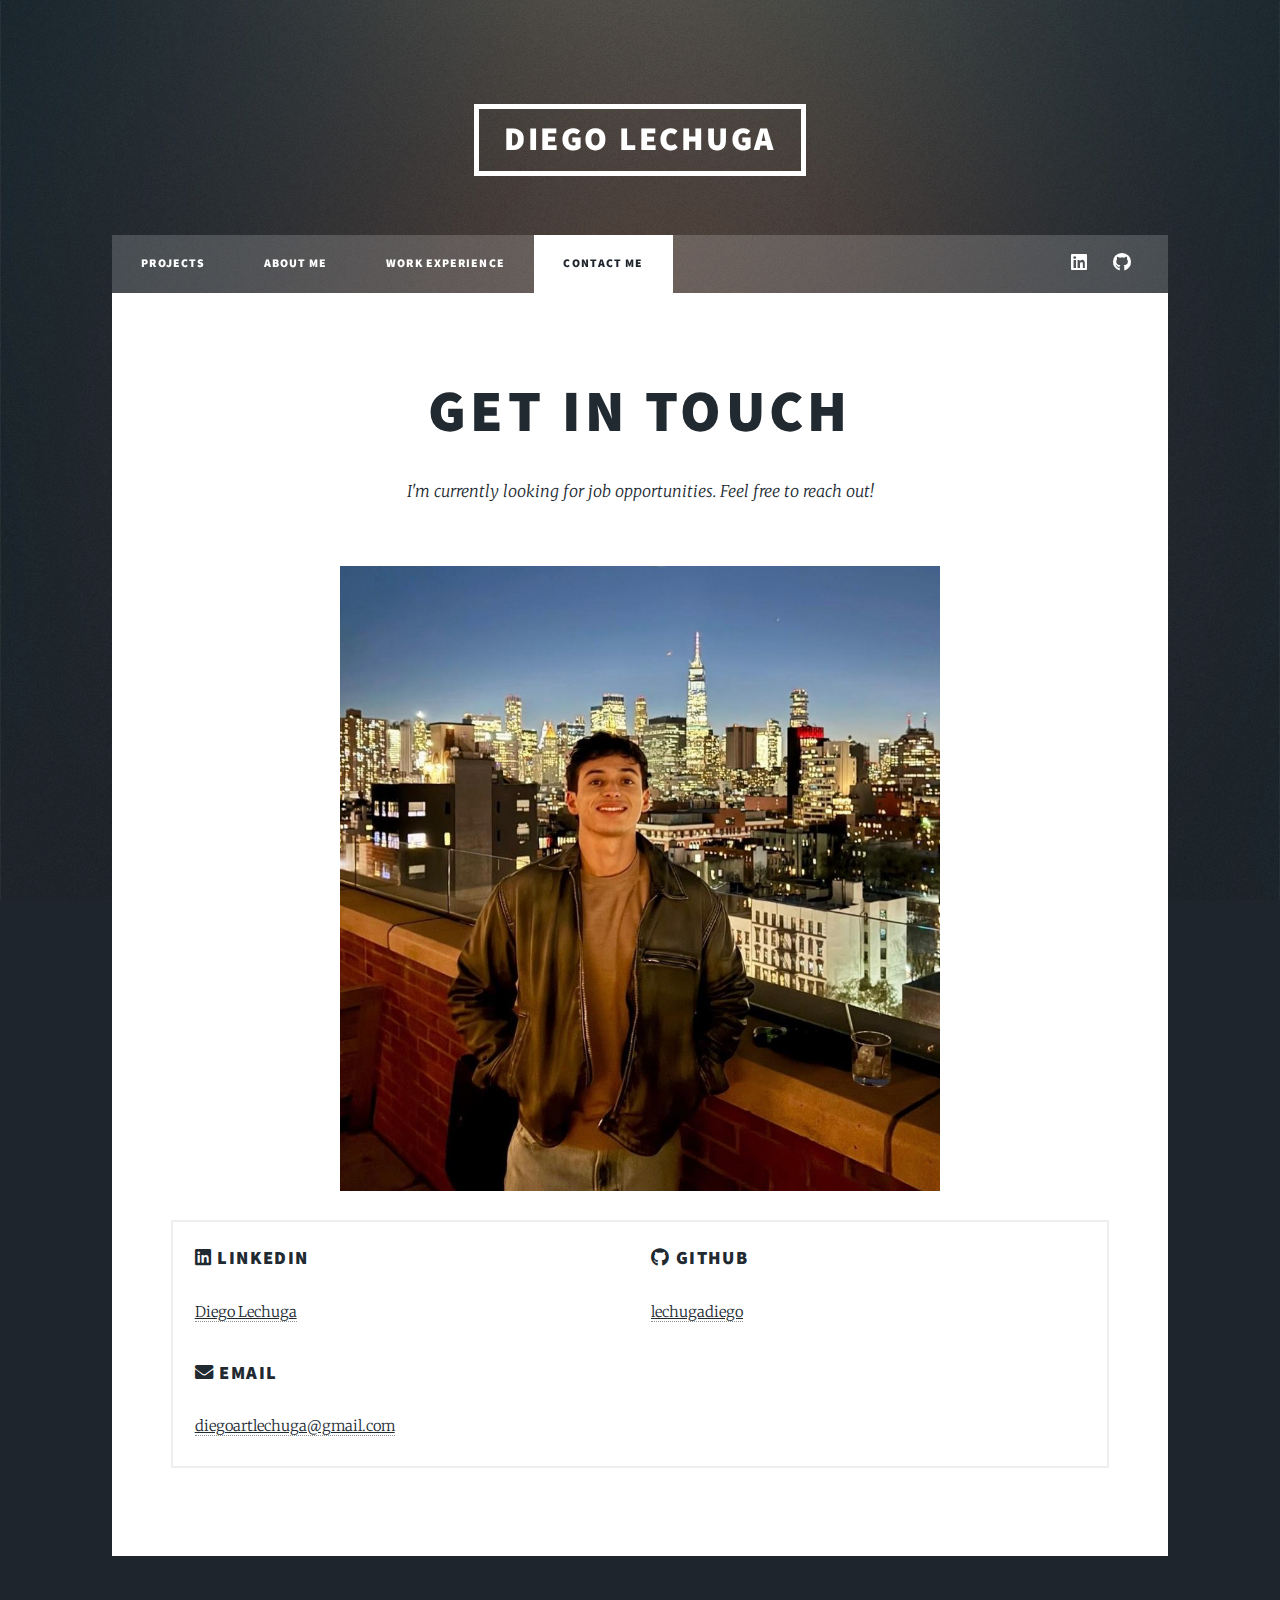
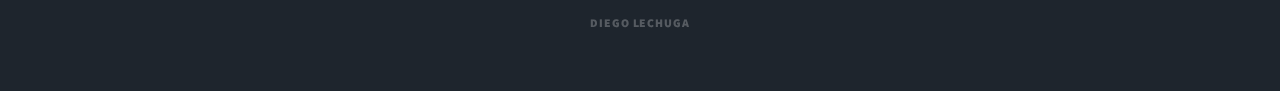
==== commit ab752d71: "edited some captions 'seeking job opportunities'" ====
--- a/contact.html
+++ b/contact.html
@@ -36,7 +36,7 @@
 						<section class="post">
 							<header class="major">
 								<h1>Get In Touch</h1>
-								<p>Feel free to reach out!</p>
+								<p>I'm currently looking for job opportunities. Feel free to reach out!</p>
 							</header>
 
 							<span class="image main" style="max-width: 600px; margin: 0 auto 2rem auto; display: block;"><img src="images/me-skyline.jpg" alt="Diego Lechuga" /></span>
